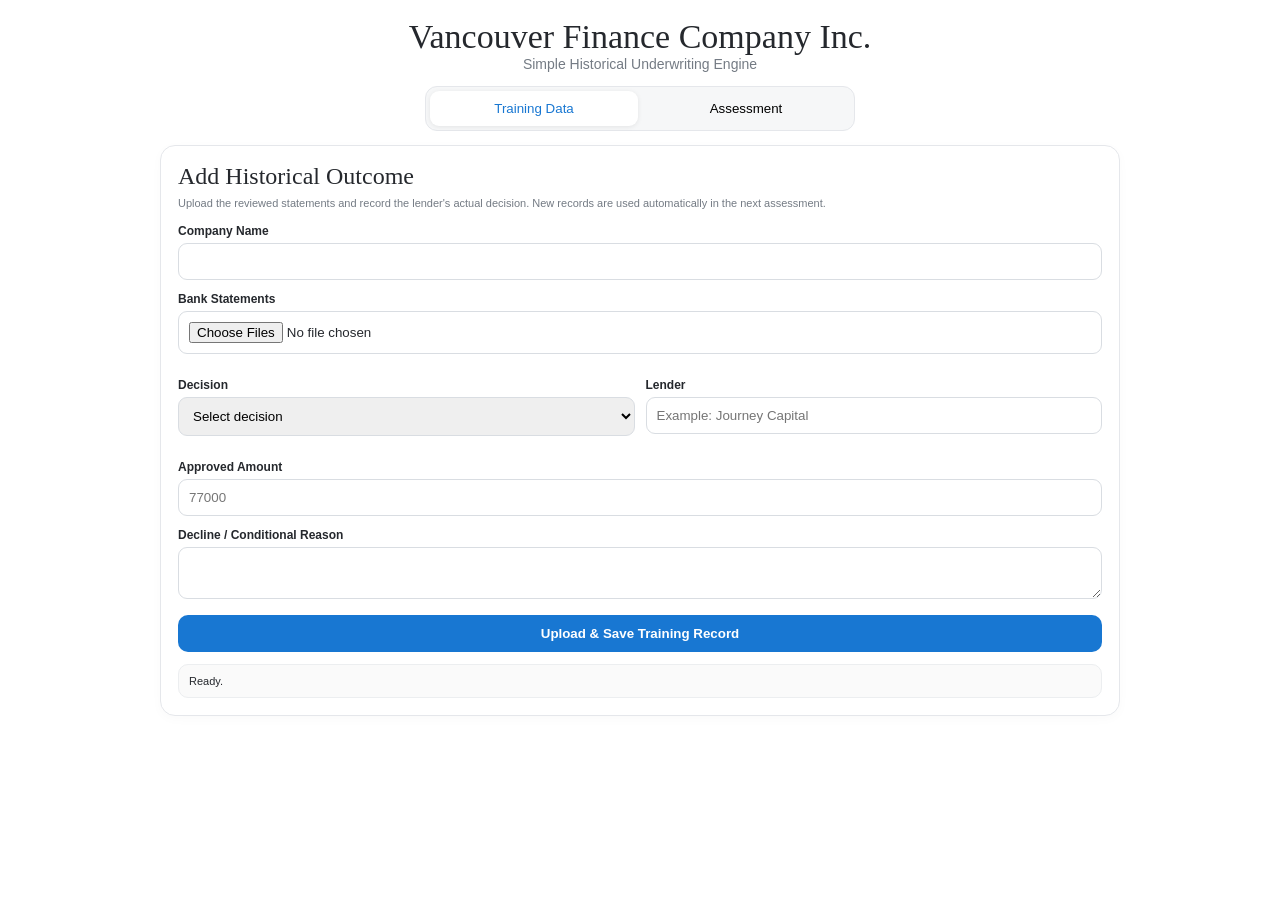
==== apps-script/Index.html @ f5769a6d "Show validated deposits and recurring debt obligations in underwriting report" ====
<!DOCTYPE html>
<html>
<head>
  <base target="_top">
  <meta name="viewport" content="width=device-width, initial-scale=1">
  <style>
    :root{--blue:#1877d2;--green:#176b55;--soft:#f6f7f8;--line:#e5e7eb;--muted:#747b84;--ink:#25282d;--red:#9b2c2c}
    *{box-sizing:border-box}
    body{margin:0;padding:18px 12px 36px;background:#fff;color:var(--ink);font-family:Arial,sans-serif}
    .wrap{max-width:960px;margin:auto}.header{text-align:center;margin-bottom:14px}
    h1{margin:0;font-family:Georgia,serif;font-weight:400;font-size:34px}.subtitle{color:var(--muted);font-size:14px}
    .tabs{display:grid;grid-template-columns:1fr 1fr;gap:4px;max-width:430px;margin:14px auto;padding:4px;background:var(--soft);border:1px solid var(--line);border-radius:12px}
    .tab{border:0;background:transparent;padding:10px;border-radius:9px;cursor:pointer}.tab.active{background:#fff;color:var(--blue);box-shadow:0 1px 5px rgba(0,0,0,.08)}
    .panel{display:none}.panel.active{display:block}.card{border:1px solid var(--line);border-radius:15px;padding:17px;margin-bottom:14px;box-shadow:0 3px 12px rgba(0,0,0,.025)}
    .card h2{font-family:Georgia,serif;font-weight:400;margin:0 0 5px}.intro,.note,.disclaimer{font-size:11px;color:var(--muted);line-height:1.5}
    .field{margin:12px 0}label{display:block;font-size:12px;font-weight:600;margin-bottom:5px}input,select,textarea{width:100%;padding:10px;border:1px solid #d9dde2;border-radius:9px}
    .grid{display:grid;grid-template-columns:1fr 1fr;gap:11px}.button{width:100%;padding:11px;border:0;border-radius:10px;font-weight:600;cursor:pointer}.button:disabled{opacity:.55;cursor:not-allowed}.primary{background:var(--blue);color:#fff}
    .status{white-space:pre-wrap;background:#fafafa;border:1px solid #eceef0;border-radius:10px;padding:10px;margin-top:12px;font-size:11px}.status.error{color:var(--red);border-color:#f0caca;background:#fff8f8}
    .hero{background:#f4fbf7;border:1px solid #d7eee2;border-radius:15px;padding:22px;text-align:center}.hero .label{font-size:12px;color:var(--muted)}.hero .amount{font-size:46px;font-weight:700;color:var(--green);margin:6px 0}
    .ai-panel{margin-top:14px;background:#f7fbff;border:1px solid #d8e8f7;border-radius:15px;padding:20px}.ai-panel.error{background:#fff8f8;border-color:#f0caca}.ai-title{font-family:Georgia,serif;font-size:19px}.ai-amount{font-size:38px;font-weight:700;color:var(--blue);margin:7px 0}.ai-label{font-size:11px;color:var(--muted)}
    .banking-panel{margin-top:14px;background:#fffdf7;border:1px solid #eee4c9;border-radius:15px;padding:18px}.banking-title{font-family:Georgia,serif;font-size:19px}.obligation{border-top:1px solid #ece6d8;padding:10px 0}.obligation:first-of-type{border-top:0}.obligation-head{display:flex;justify-content:space-between;gap:12px}.obligation-name{font-weight:600;font-size:12px}.obligation-amount{font-weight:700;font-size:12px}.quality-warning{font-size:10px;line-height:1.45;color:#7a5a16;margin-top:5px}
    .dashboard{display:grid;grid-template-columns:repeat(4,1fr);gap:8px;margin:12px 0}.tile{background:#f7f7f7;border-radius:10px;padding:12px;text-align:center}.tile strong{display:block;font-size:17px}.tile span{font-size:9px;color:var(--muted)}
    .section-title{font-family:Georgia,serif;font-size:18px;margin:18px 0 7px}.ranking,.comparable{border:1px solid var(--line);border-radius:11px;padding:12px;margin:9px 0}.ranking-head{display:flex;justify-content:space-between}.lender{font-family:Georgia,serif;font-size:17px}.score{font-size:18px;font-weight:600;color:var(--blue)}
    .badges{display:flex;gap:6px;flex-wrap:wrap;margin:7px 0}.badge{padding:4px 8px;border-radius:999px;background:#f1f2f3;font-size:10px}.metrics{display:grid;grid-template-columns:repeat(3,1fr);gap:6px}.metric{background:#f7f7f7;border-radius:8px;padding:8px;text-align:center}.metric strong{display:block;font-size:13px}.metric span{font-size:9px;color:var(--muted)}
    .reason,.risk{font-size:11px;line-height:1.5;margin-top:6px}.risk{color:var(--red)}#assessmentSection{display:none}
    @media(max-width:760px){.grid,.dashboard,.metrics{grid-template-columns:1fr}.ranking-head,.obligation-head{display:block}.tabs{grid-template-columns:1fr}}
  </style>
</head>
<body>
<div class="wrap">
  <div class="header">
    <h1>Vancouver Finance Company Inc.</h1>
    <div class="subtitle">Simple Historical Underwriting Engine</div>
  </div>

  <div class="tabs">
    <button id="trainingTab" class="tab active" onclick="showTab('training')">Training Data</button>
    <button id="assessmentTab" class="tab" onclick="showTab('assessment')">Assessment</button>
  </div>

  <section id="trainingPanel" class="panel active">
    <div class="card">
      <h2>Add Historical Outcome</h2>
      <div class="intro">Upload the reviewed statements and record the lender's actual decision. New records are used automatically in the next assessment.</div>
      <div class="field"><label>Company Name</label><input id="trainCompanyName"></div>
      <div class="field"><label>Bank Statements</label><input id="trainFiles" type="file" accept="application/pdf" multiple></div>
      <div class="grid">
        <div class="field">
          <label>Decision</label>
          <select id="trainDecision" onchange="toggleTrainingFields()">
            <option value="">Select decision</option>
            <option>Approved</option>
            <option>Conditional</option>
            <option>Declined</option>
          </select>
        </div>
        <div class="field"><label>Lender</label><input id="trainLenderName" placeholder="Example: Journey Capital"></div>
      </div>
      <div class="field" id="trainApprovedBox"><label>Approved Amount</label><input id="trainApprovedAmount" inputmode="decimal" placeholder="77000"></div>
      <div class="field" id="trainReasonBox"><label>Decline / Conditional Reason</label><textarea id="trainDeclineReason"></textarea></div>
      <button id="trainButton" class="button primary" onclick="submitTraining()">Upload & Save Training Record</button>
      <div id="trainStatus" class="status">Ready.</div>
    </div>
  </section>

  <section id="assessmentPanel" class="panel">
    <div class="card">
      <h2>Calculate Maximum Recommended Loan</h2>
      <div class="intro">The engine compares this business with the closest approved and declined files in your Training Data and applies essential current-banking checks.</div>
      <div class="field"><label>Company Name</label><input id="assessCompanyName"></div>
      <div class="field"><label>Bank Statements</label><input id="assessFiles" type="file" accept="application/pdf" multiple></div>
      <button id="assessButton" class="button primary" onclick="submitAssessment()">Upload & Calculate Maximum Loan</button>
      <div id="assessStatus" class="status">Ready.</div>
    </div>

    <div class="card" id="assessmentSection">
      <h2>Underwriting Report</h2>
      <div id="maximumBox"></div>
      <div id="bankingInputBox"></div>
      <div id="openAIBox"></div>
      <div id="comparables"></div>
      <div id="rankings"></div>
      <div id="disclaimer" class="disclaimer"></div>
    </div>
  </section>
</div>

<script>
function showTab(name){
  const training=name==='training';
  id('trainingPanel').classList.toggle('active',training);
  id('assessmentPanel').classList.toggle('active',!training);
  id('trainingTab').classList.toggle('active',training);
  id('assessmentTab').classList.toggle('active',!training);
}

function toggleTrainingFields(){
  const decision=value('trainDecision');
  id('trainApprovedBox').style.display=decision==='Declined'?'none':'block';
  id('trainReasonBox').style.display=decision==='Approved'?'none':'block';
}
toggleTrainingFields();

function serverCall(functionName,args){
  return new Promise(function(resolve,reject){
    const runner=google.script.run
      .withSuccessHandler(resolve)
      .withFailureHandler(function(error){reject(new Error(errorMessage(error)));});
    runner[functionName].apply(runner,args||[]);
  });
}

async function submitTraining(){
  const company=value('trainCompanyName');
  const filesInput=id('trainFiles');
  const decision=value('trainDecision');
  const lender=value('trainLenderName');
  const approvedAmount=decision==='Declined'?'':value('trainApprovedAmount');
  const reason=decision==='Approved'?'':value('trainDeclineReason');

  if(!company||!filesInput.files.length||!decision||!lender){
    alert('Please complete company, statements, decision, and lender.');
    return;
  }
  if((decision==='Approved'||decision==='Conditional')&&!approvedAmount){
    alert('Please enter the approved amount.');
    return;
  }

  const button=id('trainButton');
  setBusy(button,'trainStatus','Reading statements...');
  try{
    const files=await prepareFiles(filesInput.files);
    const upload=await serverCall('uploadStatementBatch',[company,files]);
    const result=await serverCall('saveLenderDecision',[{
      companyName:company,
      period:(upload&&upload.detectedPeriod)||'',
      lenderName:lender,
      decision:decision,
      approvedAmount:approvedAmount,
      declineReason:reason,
      notes:'Actual historical outcome.'
    }]);
    setReady(button,'trainStatus',(result&&result.message)||'Training record saved. It will be used automatically.');
  }catch(error){
    setError(button,'trainStatus',error);
  }
}

async function submitAssessment(){
  const company=value('assessCompanyName');
  const filesInput=id('assessFiles');
  if(!company||!filesInput.files.length){
    alert('Please enter the company and upload bank statements.');
    return;
  }

  const button=id('assessButton');
  id('assessmentSection').style.display='none';
  id('openAIBox').innerHTML='';
  id('bankingInputBox').innerHTML='';
  setBusy(button,'assessStatus','Reading statements...');

  try{
    const files=await prepareFiles(filesInput.files);
    const upload=await serverCall('uploadStatementBatch',[company,files]);
    const period=(upload&&upload.detectedPeriod)||'';

    setStatus('assessStatus','Validating deposits and recurring debt/PAD payments...');
    const result=await serverCall('generateInstitutionalAssessmentSafe',[{
      companyName:company,
      period:period
    }]);
    if(!result||typeof result!=='object') throw new Error('The underwriting engine returned no result.');

    renderAssessment(result);
    renderOpenAILoading();
    setStatus('assessStatus','Our Max is complete. Getting the separate OpenAI recommendation...');

    try{
      const openAIResult=await serverCall('generateOpenAIRecommendationSafe',[{
        companyName:company,
        period:period
      }]);
      renderOpenAIRecommendation(openAIResult,result);
      setReady(button,'assessStatus','Assessment complete. Our Max: '+safeText(result.modelVersion||'')+' | OpenAI: '+safeText(openAIResult.modelVersion||''));
    }catch(openAIError){
      renderOpenAIError(openAIError);
      setReady(button,'assessStatus','Our Max completed successfully. OpenAI recommendation was unavailable: '+errorMessage(openAIError));
    }
  }catch(error){
    id('assessmentSection').style.display='none';
    setError(button,'assessStatus',error);
  }
}

function renderAssessment(data){
  const assessment=data.institutionalAssessment||{};
  const capacity=data.lendingCapacity||{};
  const summary=data.underwritingSummary||{};
  const amount=firstValidNumber(
    assessment.maximumLoanAmount,
    capacity.recommendedAmount,
    summary.recommended_amount
  );
  if(amount===null) throw new Error('The result did not contain a maximum-loan amount.');

  id('assessmentSection').style.display='block';
  id('maximumBox').innerHTML=
    '<div class="hero">'+
      '<div class="label">VFC Maximum Recommendation — Our Max</div>'+
      '<div class="amount">'+money(amount)+'</div>'+
      '<div class="note">'+escapeHtml(assessment.decision||summary.summary||'Maximum recommended loan')+'</div>'+
    '</div>'+
    '<div class="dashboard">'+
      tile((assessment.businessHealthScore||0)+'/100','Business health')+
      tile(assessment.riskGrade||'—','Risk grade')+
      tile(money(assessment.averageMonthlyDeposits||0),'Average monthly deposits')+
      tile(assessment.amountConfidence||capacity.confidence||'—','Confidence')+
    '</div>'+
    '<div class="note">'+escapeHtml(assessment.methodologyNote||'')+'</div>'+
    '<div class="note">Model: '+escapeHtml(assessment.modelVersion||data.modelVersion||'')+'</div>';

  renderBankingInputDetails(data);
  renderComparables(assessment.closestHistoricalApprovals||[]);
  renderRankings(data.lenderRankings||[]);
  id('disclaimer').innerText=data.disclaimer||'';
  id('assessmentSection').scrollIntoView({behavior:'smooth'});
}

function renderBankingInputDetails(data){
  const assessment=data.institutionalAssessment||{};
  const features=data.currentFeatures||{};
  const debtProfile=features.debtProfile||{};
  const audit=features.inputQualityAudit||{};
  const obligations=Array.isArray(debtProfile.activeDebtObligations)?debtProfile.activeDebtObligations:[];
  const other=Array.isArray(debtProfile.otherRecurringObligations)?debtProfile.otherRecurringObligations:[];
  const warnings=Array.isArray(audit.warnings)?audit.warnings:[];
  const operating=firstValidNumber(assessment.estimatedOperatingMonthlyDeposits,features.estimatedOperatingMonthlyDeposits);
  const debt=firstValidNumber(assessment.existingMonthlyDebtService,features.existingMonthlyDebtService)||0;
  const financingCredits=firstValidNumber(assessment.detectedFinancingCredits,features.detectedFinancingCredits)||0;

  let html='<div class="banking-panel">'+
    '<div class="banking-title">Banking Input & Existing Debt Review</div>'+
    '<div class="note">Statement months are validated before underwriting. Financing proceeds are shown separately and recurring financing payments are converted to a monthly equivalent for OpenAI review.</div>'+
    '<div class="dashboard">'+
      tile(money(assessment.averageMonthlyDeposits||0),'Gross monthly deposits')+
      tile(operating===null?'—':money(operating),'Est. operating deposits')+
      tile(money(debt),'Confirmed monthly debt')+
      tile(money(financingCredits),'Financing credits detected')+
    '</div>';

  if(obligations.length){
    html+='<div class="section-title">Active Financing Obligations</div>';
    obligations.forEach(function(item){
      html+=obligationRow(item);
    });
  }else{
    html+='<div class="note">No recurring financing obligation was confirmed from the extracted bank-statement transactions.</div>';
  }

  if(other.length){
    html+='<div class="section-title">Other Recurring PAD / Finance Obligations</div>';
    other.forEach(function(item){
      html+=obligationRow(item);
    });
  }

  if(warnings.length){
    html+='<div class="section-title">Input Quality Notes</div>';
    warnings.forEach(function(item){html+='<div class="quality-warning">• '+escapeHtml(item)+'</div>';});
  }

  html+='<div class="note">Monthly equivalents are inferred from observed payment frequency. The system does not infer an outstanding balance or payoff amount from the bank statement.</div></div>';
  id('bankingInputBox').innerHTML=html;
}

function obligationRow(item){
  const name=item.counterparty||item.description||'Detected obligation';
  const category=safeText(item.category||'').replace(/_/g,' ');
  const frequency=item.frequency||'Observed';
  const payment=firstValidNumber(item.paymentAmount)||0;
  const monthly=firstValidNumber(item.monthlyEquivalent)||0;
  return '<div class="obligation">'+
    '<div class="obligation-head"><div class="obligation-name">'+escapeHtml(name)+'</div><div class="obligation-amount">'+money(monthly)+'/month</div></div>'+
    '<div class="note">'+escapeHtml(category)+' • '+money(payment)+' per payment • '+escapeHtml(frequency)+' • Confidence: '+escapeHtml(item.confidence||'Low')+'</div>'+
  '</div>';
}

function renderOpenAILoading(){
  id('openAIBox').innerHTML=
    '<div class="ai-panel">'+
      '<div class="ai-title">OpenAI Recommendation</div>'+
      '<div class="ai-label">Reading validated banking metrics, recurring debt obligations and verified historical outcomes...</div>'+
    '</div>';
}

function renderOpenAIRecommendation(data,productionData){
  const recommendation=data.recommendation||{};
  const amount=firstValidNumber(recommendation.recommendedAmount);
  if(amount===null) throw new Error('OpenAI returned no recommended amount.');

  const productionAssessment=productionData.institutionalAssessment||{};
  const productionCapacity=productionData.lendingCapacity||{};
  const productionSummary=productionData.underwritingSummary||{};
  const ourMax=firstValidNumber(
    productionAssessment.maximumLoanAmount,
    productionCapacity.recommendedAmount,
    productionSummary.recommended_amount
  );
  const difference=ourMax===null?null:amount-ourMax;
  const strengths=Array.isArray(recommendation.keyStrengths)?recommendation.keyStrengths:[];
  const risks=Array.isArray(recommendation.keyRisks)?recommendation.keyRisks:[];
  const training=data.trainingDataRead||{};
  const inputs=data.bankingInputsUsed||{};

  id('openAIBox').innerHTML=
    '<div class="ai-panel">'+
      '<div class="ai-title">OpenAI Recommendation — Separate Analysis</div>'+
      '<div class="ai-label">This amount does not change or blend with Our Max.</div>'+
      '<div class="ai-amount">'+money(amount)+'</div>'+
      '<div class="dashboard">'+
        tile(recommendation.recommendedLender||'—','Suggested lender')+
        tile(safeText(recommendation.approvalProbability||0)+'%','Approval probability')+
        tile(recommendation.confidence||'Low','Confidence')+
        tile(difference===null?'—':money(difference),'Difference from Our Max')+
      '</div>'+
      '<div class="reason">'+escapeHtml(recommendation.reasoning||'')+'</div>'+
      (strengths.length?'<div class="reason"><strong>Strengths:</strong> '+escapeHtml(strengths.join(' • '))+'</div>':'')+
      (risks.length?'<div class="risk"><strong>Risks:</strong> '+escapeHtml(risks.join(' • '))+'</div>':'')+
      (positive(inputs.existingMonthlyDebtService)?'<div class="note"><strong>Debt service considered:</strong> '+money(inputs.existingMonthlyDebtService)+'/month.</div>':'')+
      (recommendation.sanityCapApplied?'<div class="note">A safety cap was applied because the raw OpenAI amount exceeded the support available from comparable approvals or current deposits.</div>':'')+
      '<div class="note">Comparable cases read: '+escapeHtml(training.validComparableCases||0)+' • Approvals used: '+escapeHtml(training.comparableApprovals||0)+' • Model: '+escapeHtml(data.openAIModel||data.modelVersion||'')+'</div>'+
      '<div class="note">The recommendation request sends structured banking metrics only. The separate debt/PAD extractor reads statement text with account numbers redacted.</div>'+
    '</div>';
}

function renderOpenAIError(error){
  id('openAIBox').innerHTML=
    '<div class="ai-panel error">'+
      '<div class="ai-title">OpenAI Recommendation Unavailable</div>'+
      '<div class="risk">'+escapeHtml(errorMessage(error))+'</div>'+
      '<div class="note">Our Max above remains complete and unchanged.</div>'+
    '</div>';
}

function renderComparables(rows){
  const box=id('comparables');
  box.innerHTML='<div class="section-title">Closest Historical Approvals</div>';
  if(!Array.isArray(rows)||!rows.length){
    box.innerHTML+='<div class="note">No close approved training cases were available. The amount relied more heavily on current banking.</div>';
    return;
  }
  rows.forEach(function(row){
    const card=document.createElement('div');
    card.className='comparable';
    card.innerHTML=
      '<div class="ranking-head"><div><div class="lender">'+escapeHtml(row.companyName||'Historical case')+'</div><div class="note">'+escapeHtml(row.lenderName||'')+' • '+escapeHtml(row.decision||'')+'</div></div><div class="score">'+escapeHtml(row.similarityScore||0)+'%</div></div>'+
      '<div class="metrics">'+
        metric(money(row.actualApprovedAmount||0),'Actual approval')+
        metric(money(row.depositAdjustedAmount||0),'Deposit-adjusted amount')+
        metric(escapeHtml(row.similarityScore||0)+'%','Similarity')+
      '</div>';
    box.appendChild(card);
  });
}

function renderRankings(rankings){
  const box=id('rankings');
  box.innerHTML='<div class="section-title">Lender Analysis</div>';
  if(!Array.isArray(rankings)||!rankings.length){
    box.innerHTML+='<div class="note">No lender analysis was available.</div>';
    return;
  }
  rankings.forEach(function(item,index){
    const range=positive(item.lowApprovedAmount)
      ? money(item.lowApprovedAmount)+' – '+money(item.highApprovedAmount)
      : 'Insufficient history';
    const card=document.createElement('div');
    card.className='ranking';
    card.innerHTML=
      '<div class="ranking-head"><div><div class="lender">'+(index+1)+'. '+escapeHtml(item.lenderName||'Lender')+'</div><div class="badges"><span class="badge">'+escapeHtml(item.observedFit||'')+'</span><span class="badge">Confidence: '+escapeHtml(item.confidence||'')+'</span></div></div><div class="score">'+escapeHtml(item.compositeScore||0)+'/100</div></div>'+
      '<div class="metrics">'+
        metric(escapeHtml(item.similarApprovals||0)+' / '+escapeHtml(item.similarCases||0),'Similar approvals')+
        metric(escapeHtml(item.observedApprovalRate||'N/A'),'Observed approval rate')+
        metric(escapeHtml(range),'Historical range')+
      '</div>'+
      '<div class="reason">'+escapeHtml(item.reasoning||'')+'</div>'+
      (Array.isArray(item.risks)&&item.risks.length?'<div class="risk"><strong>Observed decline reasons:</strong> '+escapeHtml(item.risks.join(' • '))+'</div>':'');
    box.appendChild(card);
  });
}

function tile(valueText,label){return '<div class="tile"><strong>'+escapeHtml(valueText)+'</strong><span>'+escapeHtml(label)+'</span></div>';}
function metric(valueText,label){return '<div class="metric"><strong>'+valueText+'</strong><span>'+escapeHtml(label)+'</span></div>';}
function id(name){return document.getElementById(name);}
function value(name){return id(name).value.trim();}
function safeText(value){return String(value==null?'':value);}
function firstValidNumber(){
  for(let i=0;i<arguments.length;i++){
    const raw=arguments[i];
    if(raw===null||raw===undefined||raw==='') continue;
    const number=Number(String(raw).replace(/[^0-9.-]/g,''));
    if(Number.isFinite(number)&&number>=0) return number;
  }
  return null;
}
function positive(value){const number=Number(String(value==null?'':value).replace(/[^0-9.-]/g,''));return Number.isFinite(number)&&number>0;}
function setStatus(name,message){const element=id(name);element.classList.remove('error');element.innerText=message;}
function setBusy(button,status,message){button.disabled=true;setStatus(status,message);}
function setReady(button,status,message){button.disabled=false;setStatus(status,message);}
function setError(button,status,error){button.disabled=false;const element=id(status);element.classList.add('error');element.innerText='Error: '+errorMessage(error);}
function errorMessage(error){return error&&error.message?error.message:String(error||'Unknown error');}
function prepareFiles(list){return Promise.all(Array.from(list).map(async function(file){const data=await toBase64(file);return{name:file.name,mimeType:file.type||'application/pdf',base64:data.split(',')[1]};}));}
function toBase64(file){return new Promise(function(resolve,reject){const reader=new FileReader();reader.readAsDataURL(file);reader.onload=function(){resolve(reader.result);};reader.onerror=reject;});}
function money(value){const number=Number(String(value==null?0:value).replace(/[^0-9.-]/g,''));return Number.isFinite(number)?number.toLocaleString('en-CA',{style:'currency',currency:'CAD',maximumFractionDigits:0}):String(value);}
function escapeHtml(value){return String(value==null?'':value).replace(/[&<>"']/g,function(character){return{'&':'&amp;','<':'&lt;','>':'&gt;','"':'&quot;',"'":'&#39;'}[character];});}
</script>
</body>
</html>
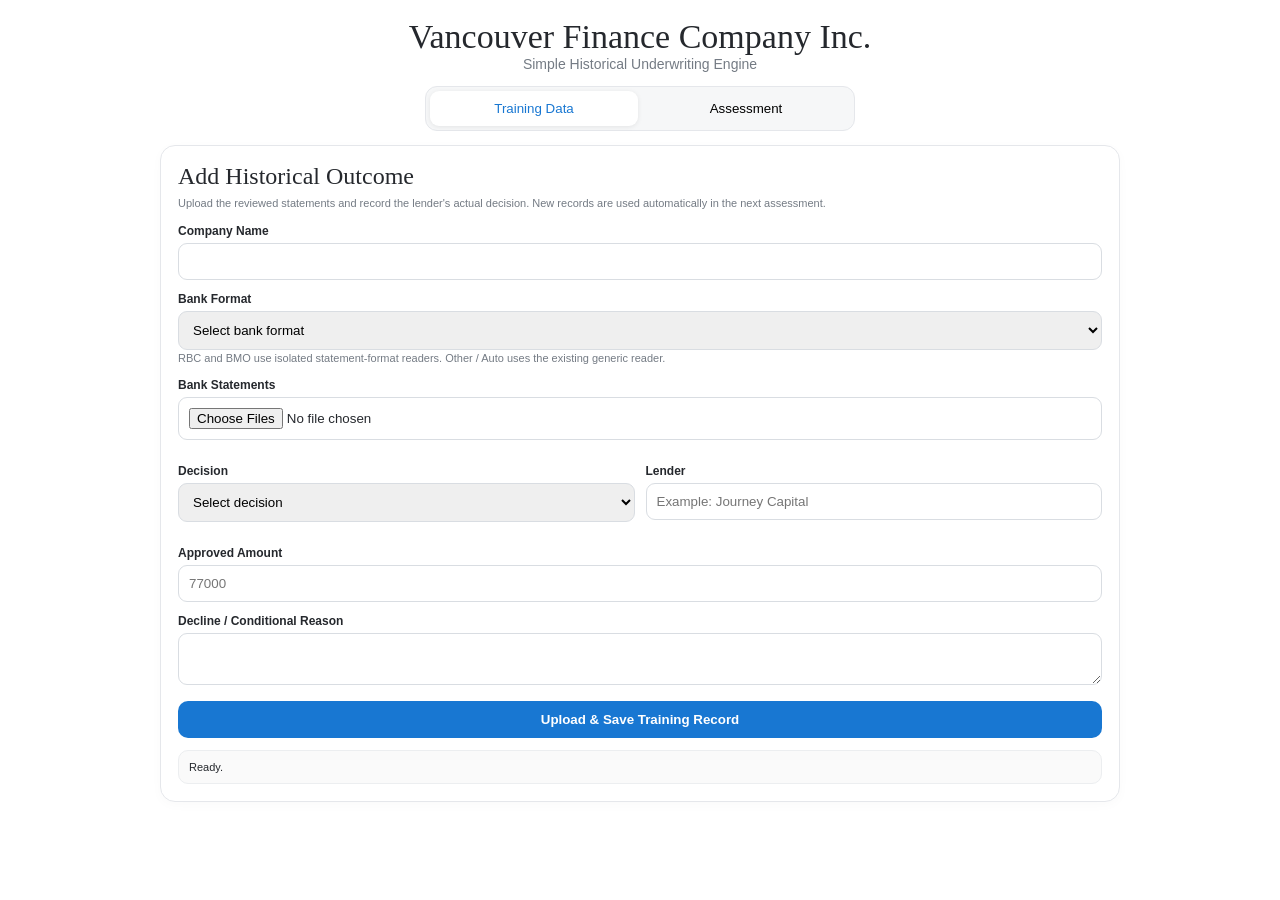
==== commit cec0ed1f: "Add isolated bank format selector for RBC BMO and other banks" ====
--- a/apps-script/Index.html
+++ b/apps-script/Index.html
@@ -18,7 +18,7 @@
     .status{white-space:pre-wrap;background:#fafafa;border:1px solid #eceef0;border-radius:10px;padding:10px;margin-top:12px;font-size:11px}.status.error{color:var(--red);border-color:#f0caca;background:#fff8f8}
     .hero{background:#f4fbf7;border:1px solid #d7eee2;border-radius:15px;padding:22px;text-align:center}.hero .label{font-size:12px;color:var(--muted)}.hero .amount{font-size:46px;font-weight:700;color:var(--green);margin:6px 0}
     .ai-panel{margin-top:14px;background:#f7fbff;border:1px solid #d8e8f7;border-radius:15px;padding:20px}.ai-panel.error{background:#fff8f8;border-color:#f0caca}.ai-title{font-family:Georgia,serif;font-size:19px}.ai-amount{font-size:38px;font-weight:700;color:var(--blue);margin:7px 0}.ai-label{font-size:11px;color:var(--muted)}
-    .banking-panel{margin-top:14px;background:#fffdf7;border:1px solid #eee4c9;border-radius:15px;padding:18px}.banking-title{font-family:Georgia,serif;font-size:19px}.obligation{border-top:1px solid #ece6d8;padding:10px 0}.obligation:first-of-type{border-top:0}.obligation-head{display:flex;justify-content:space-between;gap:12px}.obligation-name{font-weight:600;font-size:12px}.obligation-amount{font-weight:700;font-size:12px}.quality-warning{font-size:10px;line-height:1.45;color:#7a5a16;margin-top:5px}
+    .banking-panel{margin-top:14px;background:#fffdf7;border:1px solid #eee4c9;border-radius:15px;padding:18px}.banking-title{font-family:Georgia,serif;font-size:19px}.obligation{border-top:1px solid #ece6d8;padding:10px 0}.obligation:first-of-type{border-top:0}.obligation-head{display:flex;justify-content:space-between;gap:12px}.obligation-name{font-weight:600;font-size:12px}.obligation-amount{font-weight:700;font-size:12px}.quality-warning{font-size:10px;line-height:1.45;color:#7a5a16;margin-top:5px}.info-only{background:#fbfbfb;border:1px solid #ececec;border-radius:11px;padding:10px 12px;margin-top:9px}
     .dashboard{display:grid;grid-template-columns:repeat(4,1fr);gap:8px;margin:12px 0}.tile{background:#f7f7f7;border-radius:10px;padding:12px;text-align:center}.tile strong{display:block;font-size:17px}.tile span{font-size:9px;color:var(--muted)}
     .section-title{font-family:Georgia,serif;font-size:18px;margin:18px 0 7px}.ranking,.comparable{border:1px solid var(--line);border-radius:11px;padding:12px;margin:9px 0}.ranking-head{display:flex;justify-content:space-between}.lender{font-family:Georgia,serif;font-size:17px}.score{font-size:18px;font-weight:600;color:var(--blue)}
     .badges{display:flex;gap:6px;flex-wrap:wrap;margin:7px 0}.badge{padding:4px 8px;border-radius:999px;background:#f1f2f3;font-size:10px}.metrics{display:grid;grid-template-columns:repeat(3,1fr);gap:6px}.metric{background:#f7f7f7;border-radius:8px;padding:8px;text-align:center}.metric strong{display:block;font-size:13px}.metric span{font-size:9px;color:var(--muted)}
@@ -43,6 +43,16 @@
       <h2>Add Historical Outcome</h2>
       <div class="intro">Upload the reviewed statements and record the lender's actual decision. New records are used automatically in the next assessment.</div>
       <div class="field"><label>Company Name</label><input id="trainCompanyName"></div>
+      <div class="field">
+        <label>Bank Format</label>
+        <select id="trainBankProfile">
+          <option value="">Select bank format</option>
+          <option value="RBC">RBC</option>
+          <option value="BMO">BMO</option>
+          <option value="AUTO">Other / Auto</option>
+        </select>
+        <div class="note">RBC and BMO use isolated statement-format readers. Other / Auto uses the existing generic reader.</div>
+      </div>
       <div class="field"><label>Bank Statements</label><input id="trainFiles" type="file" accept="application/pdf" multiple></div>
       <div class="grid">
         <div class="field">
@@ -68,6 +78,16 @@
       <h2>Calculate Maximum Recommended Loan</h2>
       <div class="intro">The engine compares this business with the closest approved and declined files in your Training Data and applies essential current-banking checks.</div>
       <div class="field"><label>Company Name</label><input id="assessCompanyName"></div>
+      <div class="field">
+        <label>Bank Format</label>
+        <select id="assessBankProfile">
+          <option value="">Select bank format</option>
+          <option value="RBC">RBC</option>
+          <option value="BMO">BMO</option>
+          <option value="AUTO">Other / Auto</option>
+        </select>
+        <div class="note">Select the bank that issued these statements. BMO rules do not run on RBC files, and RBC uses the existing working intake path.</div>
+      </div>
       <div class="field"><label>Bank Statements</label><input id="assessFiles" type="file" accept="application/pdf" multiple></div>
       <button id="assessButton" class="button primary" onclick="submitAssessment()">Upload & Calculate Maximum Loan</button>
       <div id="assessStatus" class="status">Ready.</div>
@@ -101,6 +121,16 @@
 }
 toggleTrainingFields();
 
+function uploadFunctionForBank(profile){
+  return profile==='BMO'?'uploadStatementBatchBMO':'uploadStatementBatch';
+}
+
+function bankStatusLabel(profile){
+  if(profile==='BMO')return 'BMO';
+  if(profile==='RBC')return 'RBC';
+  return 'bank';
+}
+
 function serverCall(functionName,args){
   return new Promise(function(resolve,reject){
     const runner=google.script.run
@@ -112,14 +142,15 @@
 
 async function submitTraining(){
   const company=value('trainCompanyName');
+  const bankProfile=value('trainBankProfile');
   const filesInput=id('trainFiles');
   const decision=value('trainDecision');
   const lender=value('trainLenderName');
   const approvedAmount=decision==='Declined'?'':value('trainApprovedAmount');
   const reason=decision==='Approved'?'':value('trainDeclineReason');
 
-  if(!company||!filesInput.files.length||!decision||!lender){
-    alert('Please complete company, statements, decision, and lender.');
+  if(!company||!bankProfile||!filesInput.files.length||!decision||!lender){
+    alert('Please complete company, bank format, statements, decision, and lender.');
     return;
   }
   if((decision==='Approved'||decision==='Conditional')&&!approvedAmount){
@@ -128,10 +159,10 @@
   }
 
   const button=id('trainButton');
-  setBusy(button,'trainStatus','Reading statements...');
+  setBusy(button,'trainStatus','Reading '+bankStatusLabel(bankProfile)+' statements...');
   try{
     const files=await prepareFiles(filesInput.files);
-    const upload=await serverCall('uploadStatementBatch',[company,files]);
+    const upload=await serverCall(uploadFunctionForBank(bankProfile),[company,files]);
     const result=await serverCall('saveLenderDecision',[{
       companyName:company,
       period:(upload&&upload.detectedPeriod)||'',
@@ -149,9 +180,10 @@
 
 async function submitAssessment(){
   const company=value('assessCompanyName');
+  const bankProfile=value('assessBankProfile');
   const filesInput=id('assessFiles');
-  if(!company||!filesInput.files.length){
-    alert('Please enter the company and upload bank statements.');
+  if(!company||!bankProfile||!filesInput.files.length){
+    alert('Please enter the company, select the bank format, and upload bank statements.');
     return;
   }
 
@@ -159,11 +191,11 @@
   id('assessmentSection').style.display='none';
   id('openAIBox').innerHTML='';
   id('bankingInputBox').innerHTML='';
-  setBusy(button,'assessStatus','Reading statements...');
+  setBusy(button,'assessStatus','Reading '+bankStatusLabel(bankProfile)+' statements...');
 
   try{
     const files=await prepareFiles(filesInput.files);
-    const upload=await serverCall('uploadStatementBatch',[company,files]);
+    const upload=await serverCall(uploadFunctionForBank(bankProfile),[company,files]);
     const period=(upload&&upload.detectedPeriod)||'';
 
     setStatus('assessStatus','Validating deposits and recurring debt/PAD payments...');
@@ -235,6 +267,11 @@
   const audit=features.inputQualityAudit||{};
   const obligations=Array.isArray(debtProfile.activeDebtObligations)?debtProfile.activeDebtObligations:[];
   const other=Array.isArray(debtProfile.otherRecurringObligations)?debtProfile.otherRecurringObligations:[];
+  const taxes=Array.isArray(debtProfile.taxGovernmentPads)?debtProfile.taxGovernmentPads:[];
+  const informational=other.concat(taxes);
+  const informationalMonthly=informational.reduce(function(sum,item){
+    return sum+(firstValidNumber(item&&item.monthlyEquivalent)||0);
+  },0);
   const warnings=Array.isArray(audit.warnings)?audit.warnings:[];
   const operating=firstValidNumber(assessment.estimatedOperatingMonthlyDeposits,features.estimatedOperatingMonthlyDeposits);
   const debt=firstValidNumber(assessment.existingMonthlyDebtService,features.existingMonthlyDebtService)||0;
@@ -259,9 +296,12 @@
     html+='<div class="note">No recurring financing obligation was confirmed from the extracted bank-statement transactions.</div>';
   }
 
-  if(other.length){
-    html+='<div class="section-title">Other Recurring PAD / Finance Obligations</div>';
-    other.forEach(function(item){
+  if(informational.length){
+    html+='<div class="section-title">Other Recurring Obligations — Informational Only</div>'+
+      '<div class="info-only">'+
+        '<div class="note"><strong>Observed recurring cash-flow obligations: '+money(informationalMonthly)+'/month.</strong> These are shown for underwriting context only. They are not included in Confirmed Monthly Debt and do not change Our Max.</div>'+
+      '</div>';
+    informational.forEach(function(item){
       html+=obligationRow(item);
     });
   }
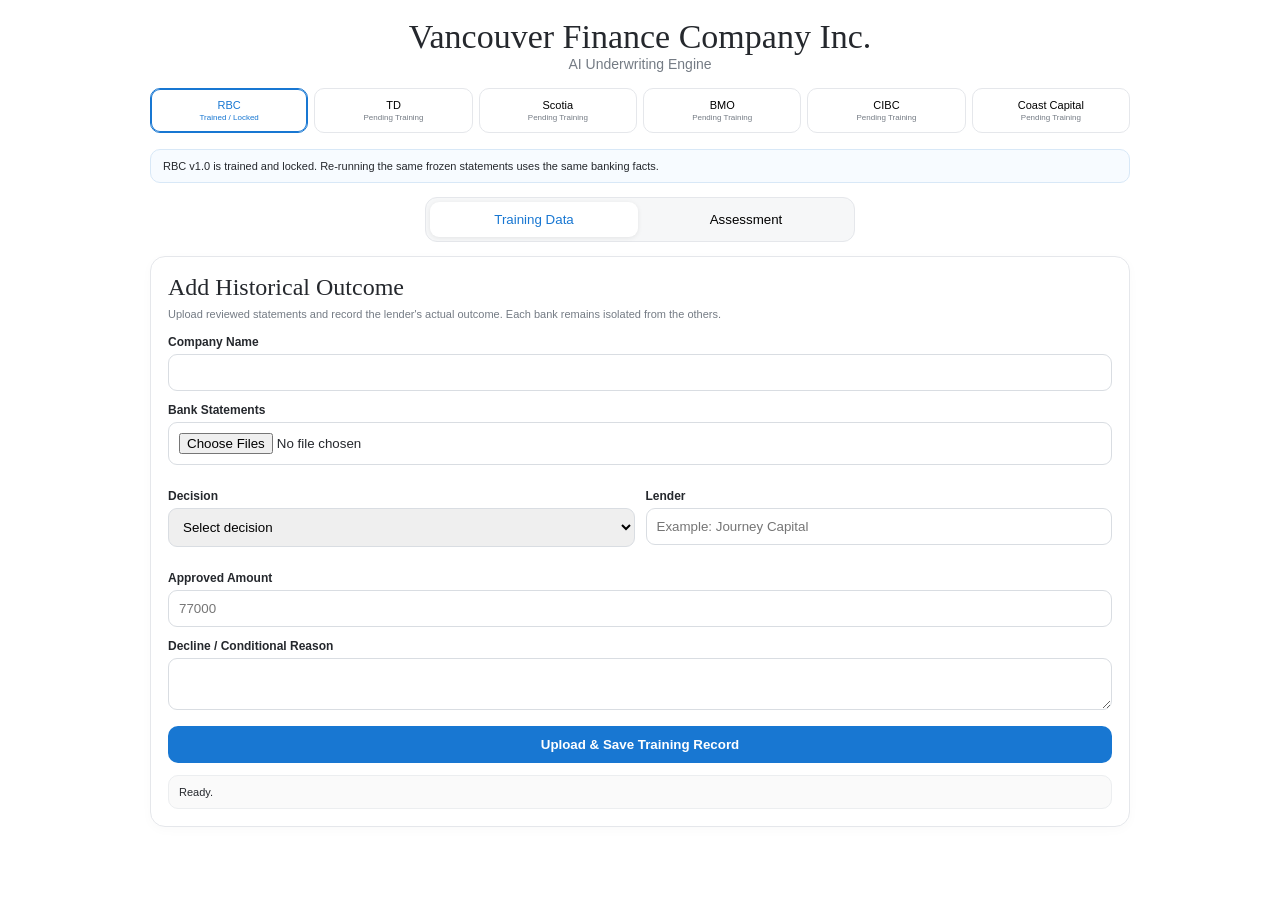
==== commit 92dc7a5d: "Replace bank dropdown patchwork with six isolated bank tabs" ====
--- a/apps-script/Index.html
+++ b/apps-script/Index.html
@@ -4,457 +4,83 @@
   <base target="_top">
   <meta name="viewport" content="width=device-width, initial-scale=1">
   <style>
-    :root{--blue:#1877d2;--green:#176b55;--soft:#f6f7f8;--line:#e5e7eb;--muted:#747b84;--ink:#25282d;--red:#9b2c2c}
-    *{box-sizing:border-box}
-    body{margin:0;padding:18px 12px 36px;background:#fff;color:var(--ink);font-family:Arial,sans-serif}
-    .wrap{max-width:960px;margin:auto}.header{text-align:center;margin-bottom:14px}
-    h1{margin:0;font-family:Georgia,serif;font-weight:400;font-size:34px}.subtitle{color:var(--muted);font-size:14px}
-    .tabs{display:grid;grid-template-columns:1fr 1fr;gap:4px;max-width:430px;margin:14px auto;padding:4px;background:var(--soft);border:1px solid var(--line);border-radius:12px}
-    .tab{border:0;background:transparent;padding:10px;border-radius:9px;cursor:pointer}.tab.active{background:#fff;color:var(--blue);box-shadow:0 1px 5px rgba(0,0,0,.08)}
-    .panel{display:none}.panel.active{display:block}.card{border:1px solid var(--line);border-radius:15px;padding:17px;margin-bottom:14px;box-shadow:0 3px 12px rgba(0,0,0,.025)}
-    .card h2{font-family:Georgia,serif;font-weight:400;margin:0 0 5px}.intro,.note,.disclaimer{font-size:11px;color:var(--muted);line-height:1.5}
-    .field{margin:12px 0}label{display:block;font-size:12px;font-weight:600;margin-bottom:5px}input,select,textarea{width:100%;padding:10px;border:1px solid #d9dde2;border-radius:9px}
-    .grid{display:grid;grid-template-columns:1fr 1fr;gap:11px}.button{width:100%;padding:11px;border:0;border-radius:10px;font-weight:600;cursor:pointer}.button:disabled{opacity:.55;cursor:not-allowed}.primary{background:var(--blue);color:#fff}
-    .status{white-space:pre-wrap;background:#fafafa;border:1px solid #eceef0;border-radius:10px;padding:10px;margin-top:12px;font-size:11px}.status.error{color:var(--red);border-color:#f0caca;background:#fff8f8}
+    :root{--blue:#1877d2;--green:#176b55;--soft:#f6f7f8;--line:#e5e7eb;--muted:#747b84;--ink:#25282d;--red:#9b2c2c;--amber:#8a5a00}
+    *{box-sizing:border-box} body{margin:0;padding:18px 12px 36px;background:#fff;color:var(--ink);font-family:Arial,sans-serif}
+    .wrap{max-width:980px;margin:auto}.header{text-align:center;margin-bottom:14px}h1{margin:0;font-family:Georgia,serif;font-weight:400;font-size:34px}.subtitle{color:var(--muted);font-size:14px}
+    .bankbar{display:grid;grid-template-columns:repeat(6,1fr);gap:6px;margin:16px 0}.bank{padding:10px 7px;border:1px solid var(--line);background:#fff;border-radius:10px;cursor:pointer;font-size:11px}.bank.active{border-color:var(--blue);color:var(--blue);box-shadow:0 0 0 1px var(--blue) inset}.bank small{display:block;color:var(--muted);font-size:8px;margin-top:2px}.bank.active small{color:var(--blue)}
+    .tabs{display:grid;grid-template-columns:1fr 1fr;gap:4px;max-width:430px;margin:14px auto;padding:4px;background:var(--soft);border:1px solid var(--line);border-radius:12px}.tab{border:0;background:transparent;padding:10px;border-radius:9px;cursor:pointer}.tab.active{background:#fff;color:var(--blue);box-shadow:0 1px 5px rgba(0,0,0,.08)}
+    .panel{display:none}.panel.active{display:block}.card{border:1px solid var(--line);border-radius:15px;padding:17px;margin-bottom:14px;box-shadow:0 3px 12px rgba(0,0,0,.025)}.card h2{font-family:Georgia,serif;font-weight:400;margin:0 0 5px}.intro,.note,.disclaimer{font-size:11px;color:var(--muted);line-height:1.5}
+    .bank-note{padding:10px 12px;border-radius:10px;background:#f7fbff;border:1px solid #d8e8f7;font-size:11px;margin:10px 0}.bank-note.pending{background:#fffaf0;border-color:#f1ddb2;color:var(--amber)}
+    .field{margin:12px 0}label{display:block;font-size:12px;font-weight:600;margin-bottom:5px}input,select,textarea{width:100%;padding:10px;border:1px solid #d9dde2;border-radius:9px}.grid{display:grid;grid-template-columns:1fr 1fr;gap:11px}
+    .button{width:100%;padding:11px;border:0;border-radius:10px;font-weight:600;cursor:pointer}.button:disabled{opacity:.55;cursor:not-allowed}.primary{background:var(--blue);color:#fff}.status{white-space:pre-wrap;background:#fafafa;border:1px solid #eceef0;border-radius:10px;padding:10px;margin-top:12px;font-size:11px}.status.error{color:var(--red);border-color:#f0caca;background:#fff8f8}
     .hero{background:#f4fbf7;border:1px solid #d7eee2;border-radius:15px;padding:22px;text-align:center}.hero .label{font-size:12px;color:var(--muted)}.hero .amount{font-size:46px;font-weight:700;color:var(--green);margin:6px 0}
-    .ai-panel{margin-top:14px;background:#f7fbff;border:1px solid #d8e8f7;border-radius:15px;padding:20px}.ai-panel.error{background:#fff8f8;border-color:#f0caca}.ai-title{font-family:Georgia,serif;font-size:19px}.ai-amount{font-size:38px;font-weight:700;color:var(--blue);margin:7px 0}.ai-label{font-size:11px;color:var(--muted)}
-    .banking-panel{margin-top:14px;background:#fffdf7;border:1px solid #eee4c9;border-radius:15px;padding:18px}.banking-title{font-family:Georgia,serif;font-size:19px}.obligation{border-top:1px solid #ece6d8;padding:10px 0}.obligation:first-of-type{border-top:0}.obligation-head{display:flex;justify-content:space-between;gap:12px}.obligation-name{font-weight:600;font-size:12px}.obligation-amount{font-weight:700;font-size:12px}.quality-warning{font-size:10px;line-height:1.45;color:#7a5a16;margin-top:5px}.info-only{background:#fbfbfb;border:1px solid #ececec;border-radius:11px;padding:10px 12px;margin-top:9px}
     .dashboard{display:grid;grid-template-columns:repeat(4,1fr);gap:8px;margin:12px 0}.tile{background:#f7f7f7;border-radius:10px;padding:12px;text-align:center}.tile strong{display:block;font-size:17px}.tile span{font-size:9px;color:var(--muted)}
-    .section-title{font-family:Georgia,serif;font-size:18px;margin:18px 0 7px}.ranking,.comparable{border:1px solid var(--line);border-radius:11px;padding:12px;margin:9px 0}.ranking-head{display:flex;justify-content:space-between}.lender{font-family:Georgia,serif;font-size:17px}.score{font-size:18px;font-weight:600;color:var(--blue)}
-    .badges{display:flex;gap:6px;flex-wrap:wrap;margin:7px 0}.badge{padding:4px 8px;border-radius:999px;background:#f1f2f3;font-size:10px}.metrics{display:grid;grid-template-columns:repeat(3,1fr);gap:6px}.metric{background:#f7f7f7;border-radius:8px;padding:8px;text-align:center}.metric strong{display:block;font-size:13px}.metric span{font-size:9px;color:var(--muted)}
+    .banking-panel,.ai-panel{margin-top:14px;border-radius:15px;padding:18px}.banking-panel{background:#fffdf7;border:1px solid #eee4c9}.ai-panel{background:#f7fbff;border:1px solid #d8e8f7}.ai-panel.error{background:#fff8f8;border-color:#f0caca}.banking-title,.ai-title,.section-title{font-family:Georgia,serif;font-size:19px}.section-title{font-size:18px;margin:18px 0 7px}.ai-amount{font-size:38px;font-weight:700;color:var(--blue);margin:7px 0}
+    .obligation,.ranking,.comparable{border-top:1px solid #ece6d8;padding:10px 0}.ranking,.comparable{border:1px solid var(--line);border-radius:11px;padding:12px;margin:9px 0}.obligation-head,.ranking-head{display:flex;justify-content:space-between;gap:12px}.obligation-name{font-weight:600;font-size:12px}.obligation-amount{font-weight:700;font-size:12px}.lender{font-family:Georgia,serif;font-size:17px}.score{font-size:18px;font-weight:600;color:var(--blue)}
     .reason,.risk{font-size:11px;line-height:1.5;margin-top:6px}.risk{color:var(--red)}#assessmentSection{display:none}
-    @media(max-width:760px){.grid,.dashboard,.metrics{grid-template-columns:1fr}.ranking-head,.obligation-head{display:block}.tabs{grid-template-columns:1fr}}
+    @media(max-width:760px){.bankbar{grid-template-columns:repeat(2,1fr)}.grid,.dashboard{grid-template-columns:1fr}.ranking-head,.obligation-head{display:block}}
   </style>
 </head>
 <body>
 <div class="wrap">
-  <div class="header">
-    <h1>Vancouver Finance Company Inc.</h1>
-    <div class="subtitle">Simple Historical Underwriting Engine</div>
+  <div class="header"><h1>Vancouver Finance Company Inc.</h1><div class="subtitle">AI Underwriting Engine</div></div>
+
+  <div class="bankbar">
+    <button class="bank active" data-bank="RBC" onclick="selectBank('RBC')">RBC<small>Trained / Locked</small></button>
+    <button class="bank" data-bank="TD" onclick="selectBank('TD')">TD<small>Pending Training</small></button>
+    <button class="bank" data-bank="SCOTIA" onclick="selectBank('SCOTIA')">Scotia<small>Pending Training</small></button>
+    <button class="bank" data-bank="BMO" onclick="selectBank('BMO')">BMO<small>Pending Training</small></button>
+    <button class="bank" data-bank="CIBC" onclick="selectBank('CIBC')">CIBC<small>Pending Training</small></button>
+    <button class="bank" data-bank="COAST_CAPITAL" onclick="selectBank('COAST_CAPITAL')">Coast Capital<small>Pending Training</small></button>
   </div>
+  <div id="bankNote" class="bank-note">RBC v1.0 is trained and locked. Re-running the same frozen statements uses the same banking facts.</div>
 
-  <div class="tabs">
-    <button id="trainingTab" class="tab active" onclick="showTab('training')">Training Data</button>
-    <button id="assessmentTab" class="tab" onclick="showTab('assessment')">Assessment</button>
-  </div>
+  <div class="tabs"><button id="trainingTab" class="tab active" onclick="showTab('training')">Training Data</button><button id="assessmentTab" class="tab" onclick="showTab('assessment')">Assessment</button></div>
 
   <section id="trainingPanel" class="panel active">
     <div class="card">
-      <h2>Add Historical Outcome</h2>
-      <div class="intro">Upload the reviewed statements and record the lender's actual decision. New records are used automatically in the next assessment.</div>
+      <h2>Add Historical Outcome</h2><div class="intro">Upload reviewed statements and record the lender's actual outcome. Each bank remains isolated from the others.</div>
       <div class="field"><label>Company Name</label><input id="trainCompanyName"></div>
-      <div class="field">
-        <label>Bank Format</label>
-        <select id="trainBankProfile">
-          <option value="">Select bank format</option>
-          <option value="RBC">RBC</option>
-          <option value="BMO">BMO</option>
-          <option value="AUTO">Other / Auto</option>
-        </select>
-        <div class="note">RBC and BMO use isolated statement-format readers. Other / Auto uses the existing generic reader.</div>
-      </div>
       <div class="field"><label>Bank Statements</label><input id="trainFiles" type="file" accept="application/pdf" multiple></div>
-      <div class="grid">
-        <div class="field">
-          <label>Decision</label>
-          <select id="trainDecision" onchange="toggleTrainingFields()">
-            <option value="">Select decision</option>
-            <option>Approved</option>
-            <option>Conditional</option>
-            <option>Declined</option>
-          </select>
-        </div>
-        <div class="field"><label>Lender</label><input id="trainLenderName" placeholder="Example: Journey Capital"></div>
-      </div>
+      <div class="grid"><div class="field"><label>Decision</label><select id="trainDecision" onchange="toggleTrainingFields()"><option value="">Select decision</option><option>Approved</option><option>Conditional</option><option>Declined</option></select></div><div class="field"><label>Lender</label><input id="trainLenderName" placeholder="Example: Journey Capital"></div></div>
       <div class="field" id="trainApprovedBox"><label>Approved Amount</label><input id="trainApprovedAmount" inputmode="decimal" placeholder="77000"></div>
       <div class="field" id="trainReasonBox"><label>Decline / Conditional Reason</label><textarea id="trainDeclineReason"></textarea></div>
-      <button id="trainButton" class="button primary" onclick="submitTraining()">Upload & Save Training Record</button>
-      <div id="trainStatus" class="status">Ready.</div>
+      <button id="trainButton" class="button primary" onclick="submitTraining()">Upload & Save Training Record</button><div id="trainStatus" class="status">Ready.</div>
     </div>
   </section>
 
   <section id="assessmentPanel" class="panel">
     <div class="card">
-      <h2>Calculate Maximum Recommended Loan</h2>
-      <div class="intro">The engine compares this business with the closest approved and declined files in your Training Data and applies essential current-banking checks.</div>
-      <div class="field"><label>Company Name</label><input id="assessCompanyName"></div>
-      <div class="field">
-        <label>Bank Format</label>
-        <select id="assessBankProfile">
-          <option value="">Select bank format</option>
-          <option value="RBC">RBC</option>
-          <option value="BMO">BMO</option>
-          <option value="AUTO">Other / Auto</option>
-        </select>
-        <div class="note">Select the bank that issued these statements. BMO rules do not run on RBC files, and RBC uses the existing working intake path.</div>
-      </div>
-      <div class="field"><label>Bank Statements</label><input id="assessFiles" type="file" accept="application/pdf" multiple></div>
-      <button id="assessButton" class="button primary" onclick="submitAssessment()">Upload & Calculate Maximum Loan</button>
-      <div id="assessStatus" class="status">Ready.</div>
+      <h2>Calculate Maximum Recommended Loan</h2><div class="intro">RBC uses the locked trained profile. Pending banks use conservative logic until their own bank file is trained.</div>
+      <div class="field"><label>Company Name</label><input id="assessCompanyName"></div><div class="field"><label>Bank Statements</label><input id="assessFiles" type="file" accept="application/pdf" multiple></div>
+      <button id="assessButton" class="button primary" onclick="submitAssessment()">Upload & Calculate Maximum Loan</button><div id="assessStatus" class="status">Ready.</div>
     </div>
-
-    <div class="card" id="assessmentSection">
-      <h2>Underwriting Report</h2>
-      <div id="maximumBox"></div>
-      <div id="bankingInputBox"></div>
-      <div id="openAIBox"></div>
-      <div id="comparables"></div>
-      <div id="rankings"></div>
-      <div id="disclaimer" class="disclaimer"></div>
-    </div>
+    <div class="card" id="assessmentSection"><h2>Underwriting Report</h2><div id="maximumBox"></div><div id="bankingInputBox"></div><div id="openAIBox"></div><div id="comparables"></div><div id="rankings"></div><div id="disclaimer" class="disclaimer"></div></div>
   </section>
 </div>
-
 <script>
-function showTab(name){
-  const training=name==='training';
-  id('trainingPanel').classList.toggle('active',training);
-  id('assessmentPanel').classList.toggle('active',!training);
-  id('trainingTab').classList.toggle('active',training);
-  id('assessmentTab').classList.toggle('active',!training);
-}
-
-function toggleTrainingFields(){
-  const decision=value('trainDecision');
-  id('trainApprovedBox').style.display=decision==='Declined'?'none':'block';
-  id('trainReasonBox').style.display=decision==='Approved'?'none':'block';
-}
-toggleTrainingFields();
-
-function uploadFunctionForBank(profile){
-  return profile==='BMO'?'uploadStatementBatchBMO':'uploadStatementBatch';
-}
-
-function bankStatusLabel(profile){
-  if(profile==='BMO')return 'BMO';
-  if(profile==='RBC')return 'RBC';
-  return 'bank';
-}
-
-function serverCall(functionName,args){
-  return new Promise(function(resolve,reject){
-    const runner=google.script.run
-      .withSuccessHandler(resolve)
-      .withFailureHandler(function(error){reject(new Error(errorMessage(error)));});
-    runner[functionName].apply(runner,args||[]);
-  });
-}
-
-async function submitTraining(){
-  const company=value('trainCompanyName');
-  const bankProfile=value('trainBankProfile');
-  const filesInput=id('trainFiles');
-  const decision=value('trainDecision');
-  const lender=value('trainLenderName');
-  const approvedAmount=decision==='Declined'?'':value('trainApprovedAmount');
-  const reason=decision==='Approved'?'':value('trainDeclineReason');
-
-  if(!company||!bankProfile||!filesInput.files.length||!decision||!lender){
-    alert('Please complete company, bank format, statements, decision, and lender.');
-    return;
-  }
-  if((decision==='Approved'||decision==='Conditional')&&!approvedAmount){
-    alert('Please enter the approved amount.');
-    return;
-  }
-
-  const button=id('trainButton');
-  setBusy(button,'trainStatus','Reading '+bankStatusLabel(bankProfile)+' statements...');
-  try{
-    const files=await prepareFiles(filesInput.files);
-    const upload=await serverCall(uploadFunctionForBank(bankProfile),[company,files]);
-    const result=await serverCall('saveLenderDecision',[{
-      companyName:company,
-      period:(upload&&upload.detectedPeriod)||'',
-      lenderName:lender,
-      decision:decision,
-      approvedAmount:approvedAmount,
-      declineReason:reason,
-      notes:'Actual historical outcome.'
-    }]);
-    setReady(button,'trainStatus',(result&&result.message)||'Training record saved. It will be used automatically.');
-  }catch(error){
-    setError(button,'trainStatus',error);
-  }
-}
-
-async function submitAssessment(){
-  const company=value('assessCompanyName');
-  const bankProfile=value('assessBankProfile');
-  const filesInput=id('assessFiles');
-  if(!company||!bankProfile||!filesInput.files.length){
-    alert('Please enter the company, select the bank format, and upload bank statements.');
-    return;
-  }
-
-  const button=id('assessButton');
-  id('assessmentSection').style.display='none';
-  id('openAIBox').innerHTML='';
-  id('bankingInputBox').innerHTML='';
-  setBusy(button,'assessStatus','Reading '+bankStatusLabel(bankProfile)+' statements...');
-
-  try{
-    const files=await prepareFiles(filesInput.files);
-    const upload=await serverCall(uploadFunctionForBank(bankProfile),[company,files]);
-    const period=(upload&&upload.detectedPeriod)||'';
-
-    setStatus('assessStatus','Validating deposits and recurring debt/PAD payments...');
-    const result=await serverCall('generateInstitutionalAssessmentSafe',[{
-      companyName:company,
-      period:period
-    }]);
-    if(!result||typeof result!=='object') throw new Error('The underwriting engine returned no result.');
-
-    renderAssessment(result);
-    renderOpenAILoading();
-    setStatus('assessStatus','Our Max is complete. Getting the separate OpenAI recommendation...');
-
-    try{
-      const openAIResult=await serverCall('generateOpenAIRecommendationSafe',[{
-        companyName:company,
-        period:period
-      }]);
-      renderOpenAIRecommendation(openAIResult,result);
-      setReady(button,'assessStatus','Assessment complete. Our Max: '+safeText(result.modelVersion||'')+' | OpenAI: '+safeText(openAIResult.modelVersion||''));
-    }catch(openAIError){
-      renderOpenAIError(openAIError);
-      setReady(button,'assessStatus','Our Max completed successfully. OpenAI recommendation was unavailable: '+errorMessage(openAIError));
-    }
-  }catch(error){
-    id('assessmentSection').style.display='none';
-    setError(button,'assessStatus',error);
-  }
-}
-
-function renderAssessment(data){
-  const assessment=data.institutionalAssessment||{};
-  const capacity=data.lendingCapacity||{};
-  const summary=data.underwritingSummary||{};
-  const amount=firstValidNumber(
-    assessment.maximumLoanAmount,
-    capacity.recommendedAmount,
-    summary.recommended_amount
-  );
-  if(amount===null) throw new Error('The result did not contain a maximum-loan amount.');
-
-  id('assessmentSection').style.display='block';
-  id('maximumBox').innerHTML=
-    '<div class="hero">'+
-      '<div class="label">VFC Maximum Recommendation — Our Max</div>'+
-      '<div class="amount">'+money(amount)+'</div>'+
-      '<div class="note">'+escapeHtml(assessment.decision||summary.summary||'Maximum recommended loan')+'</div>'+
-    '</div>'+
-    '<div class="dashboard">'+
-      tile((assessment.businessHealthScore||0)+'/100','Business health')+
-      tile(assessment.riskGrade||'—','Risk grade')+
-      tile(money(assessment.averageMonthlyDeposits||0),'Average monthly deposits')+
-      tile(assessment.amountConfidence||capacity.confidence||'—','Confidence')+
-    '</div>'+
-    '<div class="note">'+escapeHtml(assessment.methodologyNote||'')+'</div>'+
-    '<div class="note">Model: '+escapeHtml(assessment.modelVersion||data.modelVersion||'')+'</div>';
-
-  renderBankingInputDetails(data);
-  renderComparables(assessment.closestHistoricalApprovals||[]);
-  renderRankings(data.lenderRankings||[]);
-  id('disclaimer').innerText=data.disclaimer||'';
-  id('assessmentSection').scrollIntoView({behavior:'smooth'});
-}
-
-function renderBankingInputDetails(data){
-  const assessment=data.institutionalAssessment||{};
-  const features=data.currentFeatures||{};
-  const debtProfile=features.debtProfile||{};
-  const audit=features.inputQualityAudit||{};
-  const obligations=Array.isArray(debtProfile.activeDebtObligations)?debtProfile.activeDebtObligations:[];
-  const other=Array.isArray(debtProfile.otherRecurringObligations)?debtProfile.otherRecurringObligations:[];
-  const taxes=Array.isArray(debtProfile.taxGovernmentPads)?debtProfile.taxGovernmentPads:[];
-  const informational=other.concat(taxes);
-  const informationalMonthly=informational.reduce(function(sum,item){
-    return sum+(firstValidNumber(item&&item.monthlyEquivalent)||0);
-  },0);
-  const warnings=Array.isArray(audit.warnings)?audit.warnings:[];
-  const operating=firstValidNumber(assessment.estimatedOperatingMonthlyDeposits,features.estimatedOperatingMonthlyDeposits);
-  const debt=firstValidNumber(assessment.existingMonthlyDebtService,features.existingMonthlyDebtService)||0;
-  const financingCredits=firstValidNumber(assessment.detectedFinancingCredits,features.detectedFinancingCredits)||0;
-
-  let html='<div class="banking-panel">'+
-    '<div class="banking-title">Banking Input & Existing Debt Review</div>'+
-    '<div class="note">Statement months are validated before underwriting. Financing proceeds are shown separately and recurring financing payments are converted to a monthly equivalent for OpenAI review.</div>'+
-    '<div class="dashboard">'+
-      tile(money(assessment.averageMonthlyDeposits||0),'Gross monthly deposits')+
-      tile(operating===null?'—':money(operating),'Est. operating deposits')+
-      tile(money(debt),'Confirmed monthly debt')+
-      tile(money(financingCredits),'Financing credits detected')+
-    '</div>';
-
-  if(obligations.length){
-    html+='<div class="section-title">Active Financing Obligations</div>';
-    obligations.forEach(function(item){
-      html+=obligationRow(item);
-    });
-  }else{
-    html+='<div class="note">No recurring financing obligation was confirmed from the extracted bank-statement transactions.</div>';
-  }
-
-  if(informational.length){
-    html+='<div class="section-title">Other Recurring Obligations — Informational Only</div>'+
-      '<div class="info-only">'+
-        '<div class="note"><strong>Observed recurring cash-flow obligations: '+money(informationalMonthly)+'/month.</strong> These are shown for underwriting context only. They are not included in Confirmed Monthly Debt and do not change Our Max.</div>'+
-      '</div>';
-    informational.forEach(function(item){
-      html+=obligationRow(item);
-    });
-  }
-
-  if(warnings.length){
-    html+='<div class="section-title">Input Quality Notes</div>';
-    warnings.forEach(function(item){html+='<div class="quality-warning">• '+escapeHtml(item)+'</div>';});
-  }
-
-  html+='<div class="note">Monthly equivalents are inferred from observed payment frequency. The system does not infer an outstanding balance or payoff amount from the bank statement.</div></div>';
-  id('bankingInputBox').innerHTML=html;
-}
-
-function obligationRow(item){
-  const name=item.counterparty||item.description||'Detected obligation';
-  const category=safeText(item.category||'').replace(/_/g,' ');
-  const frequency=item.frequency||'Observed';
-  const payment=firstValidNumber(item.paymentAmount)||0;
-  const monthly=firstValidNumber(item.monthlyEquivalent)||0;
-  return '<div class="obligation">'+
-    '<div class="obligation-head"><div class="obligation-name">'+escapeHtml(name)+'</div><div class="obligation-amount">'+money(monthly)+'/month</div></div>'+
-    '<div class="note">'+escapeHtml(category)+' • '+money(payment)+' per payment • '+escapeHtml(frequency)+' • Confidence: '+escapeHtml(item.confidence||'Low')+'</div>'+
-  '</div>';
-}
-
-function renderOpenAILoading(){
-  id('openAIBox').innerHTML=
-    '<div class="ai-panel">'+
-      '<div class="ai-title">OpenAI Recommendation</div>'+
-      '<div class="ai-label">Reading validated banking metrics, recurring debt obligations and verified historical outcomes...</div>'+
-    '</div>';
-}
-
-function renderOpenAIRecommendation(data,productionData){
-  const recommendation=data.recommendation||{};
-  const amount=firstValidNumber(recommendation.recommendedAmount);
-  if(amount===null) throw new Error('OpenAI returned no recommended amount.');
-
-  const productionAssessment=productionData.institutionalAssessment||{};
-  const productionCapacity=productionData.lendingCapacity||{};
-  const productionSummary=productionData.underwritingSummary||{};
-  const ourMax=firstValidNumber(
-    productionAssessment.maximumLoanAmount,
-    productionCapacity.recommendedAmount,
-    productionSummary.recommended_amount
-  );
-  const difference=ourMax===null?null:amount-ourMax;
-  const strengths=Array.isArray(recommendation.keyStrengths)?recommendation.keyStrengths:[];
-  const risks=Array.isArray(recommendation.keyRisks)?recommendation.keyRisks:[];
-  const training=data.trainingDataRead||{};
-  const inputs=data.bankingInputsUsed||{};
-
-  id('openAIBox').innerHTML=
-    '<div class="ai-panel">'+
-      '<div class="ai-title">OpenAI Recommendation — Separate Analysis</div>'+
-      '<div class="ai-label">This amount does not change or blend with Our Max.</div>'+
-      '<div class="ai-amount">'+money(amount)+'</div>'+
-      '<div class="dashboard">'+
-        tile(recommendation.recommendedLender||'—','Suggested lender')+
-        tile(safeText(recommendation.approvalProbability||0)+'%','Approval probability')+
-        tile(recommendation.confidence||'Low','Confidence')+
-        tile(difference===null?'—':money(difference),'Difference from Our Max')+
-      '</div>'+
-      '<div class="reason">'+escapeHtml(recommendation.reasoning||'')+'</div>'+
-      (strengths.length?'<div class="reason"><strong>Strengths:</strong> '+escapeHtml(strengths.join(' • '))+'</div>':'')+
-      (risks.length?'<div class="risk"><strong>Risks:</strong> '+escapeHtml(risks.join(' • '))+'</div>':'')+
-      (positive(inputs.existingMonthlyDebtService)?'<div class="note"><strong>Debt service considered:</strong> '+money(inputs.existingMonthlyDebtService)+'/month.</div>':'')+
-      (recommendation.sanityCapApplied?'<div class="note">A safety cap was applied because the raw OpenAI amount exceeded the support available from comparable approvals or current deposits.</div>':'')+
-      '<div class="note">Comparable cases read: '+escapeHtml(training.validComparableCases||0)+' • Approvals used: '+escapeHtml(training.comparableApprovals||0)+' • Model: '+escapeHtml(data.openAIModel||data.modelVersion||'')+'</div>'+
-      '<div class="note">The recommendation request sends structured banking metrics only. The separate debt/PAD extractor reads statement text with account numbers redacted.</div>'+
-    '</div>';
-}
-
-function renderOpenAIError(error){
-  id('openAIBox').innerHTML=
-    '<div class="ai-panel error">'+
-      '<div class="ai-title">OpenAI Recommendation Unavailable</div>'+
-      '<div class="risk">'+escapeHtml(errorMessage(error))+'</div>'+
-      '<div class="note">Our Max above remains complete and unchanged.</div>'+
-    '</div>';
-}
-
-function renderComparables(rows){
-  const box=id('comparables');
-  box.innerHTML='<div class="section-title">Closest Historical Approvals</div>';
-  if(!Array.isArray(rows)||!rows.length){
-    box.innerHTML+='<div class="note">No close approved training cases were available. The amount relied more heavily on current banking.</div>';
-    return;
-  }
-  rows.forEach(function(row){
-    const card=document.createElement('div');
-    card.className='comparable';
-    card.innerHTML=
-      '<div class="ranking-head"><div><div class="lender">'+escapeHtml(row.companyName||'Historical case')+'</div><div class="note">'+escapeHtml(row.lenderName||'')+' • '+escapeHtml(row.decision||'')+'</div></div><div class="score">'+escapeHtml(row.similarityScore||0)+'%</div></div>'+
-      '<div class="metrics">'+
-        metric(money(row.actualApprovedAmount||0),'Actual approval')+
-        metric(money(row.depositAdjustedAmount||0),'Deposit-adjusted amount')+
-        metric(escapeHtml(row.similarityScore||0)+'%','Similarity')+
-      '</div>';
-    box.appendChild(card);
-  });
-}
-
-function renderRankings(rankings){
-  const box=id('rankings');
-  box.innerHTML='<div class="section-title">Lender Analysis</div>';
-  if(!Array.isArray(rankings)||!rankings.length){
-    box.innerHTML+='<div class="note">No lender analysis was available.</div>';
-    return;
-  }
-  rankings.forEach(function(item,index){
-    const range=positive(item.lowApprovedAmount)
-      ? money(item.lowApprovedAmount)+' – '+money(item.highApprovedAmount)
-      : 'Insufficient history';
-    const card=document.createElement('div');
-    card.className='ranking';
-    card.innerHTML=
-      '<div class="ranking-head"><div><div class="lender">'+(index+1)+'. '+escapeHtml(item.lenderName||'Lender')+'</div><div class="badges"><span class="badge">'+escapeHtml(item.observedFit||'')+'</span><span class="badge">Confidence: '+escapeHtml(item.confidence||'')+'</span></div></div><div class="score">'+escapeHtml(item.compositeScore||0)+'/100</div></div>'+
-      '<div class="metrics">'+
-        metric(escapeHtml(item.similarApprovals||0)+' / '+escapeHtml(item.similarCases||0),'Similar approvals')+
-        metric(escapeHtml(item.observedApprovalRate||'N/A'),'Observed approval rate')+
-        metric(escapeHtml(range),'Historical range')+
-      '</div>'+
-      '<div class="reason">'+escapeHtml(item.reasoning||'')+'</div>'+
-      (Array.isArray(item.risks)&&item.risks.length?'<div class="risk"><strong>Observed decline reasons:</strong> '+escapeHtml(item.risks.join(' • '))+'</div>':'');
-    box.appendChild(card);
-  });
-}
-
-function tile(valueText,label){return '<div class="tile"><strong>'+escapeHtml(valueText)+'</strong><span>'+escapeHtml(label)+'</span></div>';}
-function metric(valueText,label){return '<div class="metric"><strong>'+valueText+'</strong><span>'+escapeHtml(label)+'</span></div>';}
-function id(name){return document.getElementById(name);}
-function value(name){return id(name).value.trim();}
-function safeText(value){return String(value==null?'':value);}
-function firstValidNumber(){
-  for(let i=0;i<arguments.length;i++){
-    const raw=arguments[i];
-    if(raw===null||raw===undefined||raw==='') continue;
-    const number=Number(String(raw).replace(/[^0-9.-]/g,''));
-    if(Number.isFinite(number)&&number>=0) return number;
-  }
-  return null;
-}
-function positive(value){const number=Number(String(value==null?'':value).replace(/[^0-9.-]/g,''));return Number.isFinite(number)&&number>0;}
-function setStatus(name,message){const element=id(name);element.classList.remove('error');element.innerText=message;}
-function setBusy(button,status,message){button.disabled=true;setStatus(status,message);}
-function setReady(button,status,message){button.disabled=false;setStatus(status,message);}
-function setError(button,status,error){button.disabled=false;const element=id(status);element.classList.add('error');element.innerText='Error: '+errorMessage(error);}
-function errorMessage(error){return error&&error.message?error.message:String(error||'Unknown error');}
-function prepareFiles(list){return Promise.all(Array.from(list).map(async function(file){const data=await toBase64(file);return{name:file.name,mimeType:file.type||'application/pdf',base64:data.split(',')[1]};}));}
-function toBase64(file){return new Promise(function(resolve,reject){const reader=new FileReader();reader.readAsDataURL(file);reader.onload=function(){resolve(reader.result);};reader.onerror=reject;});}
-function money(value){const number=Number(String(value==null?0:value).replace(/[^0-9.-]/g,''));return Number.isFinite(number)?number.toLocaleString('en-CA',{style:'currency',currency:'CAD',maximumFractionDigits:0}):String(value);}
-function escapeHtml(value){return String(value==null?'':value).replace(/[&<>"']/g,function(character){return{'&':'&amp;','<':'&lt;','>':'&gt;','"':'&quot;',"'":'&#39;'}[character];});}
+let selectedBank='RBC';
+const BANK_LABELS={RBC:'RBC',TD:'TD',SCOTIA:'Scotia',BMO:'BMO',CIBC:'CIBC',COAST_CAPITAL:'Coast Capital'};
+function selectBank(bank){selectedBank=bank;document.querySelectorAll('.bank').forEach(function(b){b.classList.toggle('active',b.dataset.bank===bank);});const note=id('bankNote');if(bank==='RBC'){note.className='bank-note';note.innerText='RBC v1.0 is trained and locked. Re-running the same frozen statements uses the same banking facts.';}else{note.className='bank-note pending';note.innerText=BANK_LABELS[bank]+' is pending training. Its rules are isolated and do not change RBC.';}}
+function showTab(name){const training=name==='training';id('trainingPanel').classList.toggle('active',training);id('assessmentPanel').classList.toggle('active',!training);id('trainingTab').classList.toggle('active',training);id('assessmentTab').classList.toggle('active',!training);}
+function toggleTrainingFields(){const d=value('trainDecision');id('trainApprovedBox').style.display=d==='Declined'?'none':'block';id('trainReasonBox').style.display=d==='Approved'?'none':'block';}toggleTrainingFields();
+function callServer(name,args){return new Promise(function(resolve,reject){const r=google.script.run.withSuccessHandler(resolve).withFailureHandler(function(e){reject(new Error(errorMessage(e)));});r[name].apply(r,args||[]);});}
+async function submitTraining(){const company=value('trainCompanyName'),filesInput=id('trainFiles'),decision=value('trainDecision'),lender=value('trainLenderName'),approved=decision==='Declined'?'':value('trainApprovedAmount'),reason=decision==='Approved'?'':value('trainDeclineReason');if(!company||!filesInput.files.length||!decision||!lender){alert('Please complete company, statements, decision, and lender.');return;}if((decision==='Approved'||decision==='Conditional')&&!approved){alert('Please enter the approved amount.');return;}const button=id('trainButton');setBusy(button,'trainStatus','Reading '+BANK_LABELS[selectedBank]+' statements...');try{const files=await prepareFiles(filesInput.files);const upload=await callServer('uploadStatementBatchByBank',[selectedBank,company,files]);const result=await callServer('saveLenderDecision',[{companyName:company,period:(upload&&upload.detectedPeriod)||'',lenderName:lender,decision:decision,approvedAmount:approved,declineReason:reason,notes:'Actual historical outcome. Bank profile: '+selectedBank}]);setReady(button,'trainStatus',(result&&result.message)||'Training record saved.');}catch(e){setError(button,'trainStatus',e);}}
+async function submitAssessment(){const company=value('assessCompanyName'),filesInput=id('assessFiles');if(!company||!filesInput.files.length){alert('Please enter the company and upload statements.');return;}const button=id('assessButton');id('assessmentSection').style.display='none';id('openAIBox').innerHTML='';id('bankingInputBox').innerHTML='';setBusy(button,'assessStatus','Reading '+BANK_LABELS[selectedBank]+' statements...');try{const files=await prepareFiles(filesInput.files),upload=await callServer('uploadStatementBatchByBank',[selectedBank,company,files]),period=(upload&&upload.detectedPeriod)||'';setStatus('assessStatus','Validating frozen banking facts and recurring obligations...');const result=await callServer('generateInstitutionalAssessmentSafe',[{companyName:company,period:period}]);if(!result||typeof result!=='object')throw new Error('The underwriting engine returned no result.');renderAssessment(result);renderOpenAILoading();setStatus('assessStatus','Our Max is complete. Getting the separate OpenAI recommendation...');try{const ai=await callServer('generateOpenAIRecommendationSafe',[{companyName:company,period:period}]);renderOpenAIRecommendation(ai,result);setReady(button,'assessStatus','Assessment complete.');}catch(aiError){renderOpenAIError(aiError);setReady(button,'assessStatus','Our Max completed. OpenAI recommendation unavailable.');}}catch(e){id('assessmentSection').style.display='none';setError(button,'assessStatus',e);}}
+function renderAssessment(data){const a=data.institutionalAssessment||{},c=data.lendingCapacity||{},s=data.underwritingSummary||{},amount=firstValidNumber(a.maximumLoanAmount,c.recommendedAmount,s.recommended_amount);if(amount===null)throw new Error('No maximum-loan amount returned.');id('assessmentSection').style.display='block';id('maximumBox').innerHTML='<div class="hero"><div class="label">VFC Maximum Recommendation — Our Max</div><div class="amount">'+money(amount)+'</div><div class="note">'+escapeHtml(a.decision||s.summary||'Maximum recommended loan')+'</div></div><div class="dashboard">'+tile((a.businessHealthScore||0)+'/100','Business health')+tile(a.riskGrade||'—','Risk grade')+tile(money(a.averageMonthlyDeposits||0),'Average monthly deposits')+tile(a.amountConfidence||c.confidence||'—','Confidence')+'</div>';renderBankingInput(data);renderComparables(a.closestHistoricalApprovals||[]);renderRankings(data.lenderRankings||[]);id('disclaimer').innerText=data.disclaimer||'';id('assessmentSection').scrollIntoView({behavior:'smooth'});}
+function renderBankingInput(data){const a=data.institutionalAssessment||{},f=data.currentFeatures||{},d=f.debtProfile||{},ob=Array.isArray(d.activeDebtObligations)?d.activeDebtObligations:[],info=(Array.isArray(d.otherRecurringObligations)?d.otherRecurringObligations:[]).concat(Array.isArray(d.taxGovernmentPads)?d.taxGovernmentPads:[]),operating=firstValidNumber(a.estimatedOperatingMonthlyDeposits,f.estimatedOperatingMonthlyDeposits),debt=firstValidNumber(a.existingMonthlyDebtService,f.existingMonthlyDebtService)||0,credits=firstValidNumber(a.detectedFinancingCredits,f.detectedFinancingCredits)||0;let html='<div class="banking-panel"><div class="banking-title">Banking Input & Existing Debt Review</div><div class="note">Statement facts are frozen at upload. Recurring obligations are calculated deterministically from those same facts.</div><div class="dashboard">'+tile(money(a.averageMonthlyDeposits||0),'Gross monthly deposits')+tile(operating===null?'—':money(operating),'Est. operating deposits')+tile(money(debt),'Confirmed monthly debt')+tile(money(credits),'Financing credits detected')+'</div>';if(ob.length){html+='<div class="section-title">Active Financing Obligations</div>';ob.forEach(function(x){html+=obligationRow(x);});}else html+='<div class="note">No recurring financing obligation was confirmed.</div>';if(info.length){html+='<div class="section-title">Other Recurring Obligations — Informational Only</div>';info.forEach(function(x){html+=obligationRow(x);});}const warnings=(f.inputQualityAudit&&Array.isArray(f.inputQualityAudit.warnings))?f.inputQualityAudit.warnings:[];if(warnings.length){html+='<div class="section-title">Input Quality Notes</div>';warnings.forEach(function(w){html+='<div class="note">• '+escapeHtml(w)+'</div>';});}html+='</div>';id('bankingInputBox').innerHTML=html;}
+function obligationRow(x){return '<div class="obligation"><div class="obligation-head"><div class="obligation-name">'+escapeHtml(x.counterparty||x.description||'Detected obligation')+'</div><div class="obligation-amount">'+money(firstValidNumber(x.monthlyEquivalent)||0)+'/month</div></div><div class="note">'+escapeHtml(String(x.category||'').replace(/_/g,' '))+' • '+money(firstValidNumber(x.paymentAmount)||0)+' per payment • '+escapeHtml(x.frequency||'Observed')+' • Confidence: '+escapeHtml(x.confidence||'Low')+'</div></div>';}
+function renderOpenAILoading(){id('openAIBox').innerHTML='<div class="ai-panel"><div class="ai-title">OpenAI Recommendation</div><div class="note">Reading validated banking metrics and historical outcomes...</div></div>';}
+function renderOpenAIRecommendation(data,prod){const r=data.recommendation||{},amount=firstValidNumber(r.recommendedAmount);if(amount===null)throw new Error('OpenAI returned no recommended amount.');id('openAIBox').innerHTML='<div class="ai-panel"><div class="ai-title">OpenAI Recommendation — Separate Analysis</div><div class="ai-amount">'+money(amount)+'</div><div class="dashboard">'+tile(r.recommendedLender||'—','Suggested lender')+tile(String(r.approvalProbability||0)+'%','Approval probability')+tile(r.confidence||'Low','Confidence')+tile(data.openAIModel||data.modelVersion||'—','Model')+'</div><div class="reason">'+escapeHtml(r.reasoning||'')+'</div></div>';}
+function renderOpenAIError(e){id('openAIBox').innerHTML='<div class="ai-panel error"><div class="ai-title">OpenAI Recommendation Unavailable</div><div class="risk">'+escapeHtml(errorMessage(e))+'</div><div class="note">Our Max remains unchanged.</div></div>';}
+function renderComparables(rows){const box=id('comparables');box.innerHTML='<div class="section-title">Closest Historical Approvals</div>';if(!Array.isArray(rows)||!rows.length){box.innerHTML+='<div class="note">No close approved training cases were available.</div>';return;}rows.forEach(function(r){box.innerHTML+='<div class="comparable"><div class="ranking-head"><div class="lender">'+escapeHtml(r.companyName||'Historical case')+'</div><div class="score">'+escapeHtml(r.similarityScore||0)+'%</div></div><div class="note">'+escapeHtml(r.lenderName||'')+' • '+money(r.actualApprovedAmount||0)+'</div></div>';});}
+function renderRankings(rows){const box=id('rankings');box.innerHTML='<div class="section-title">Lender Analysis</div>';if(!Array.isArray(rows)||!rows.length){box.innerHTML+='<div class="note">No lender analysis available.</div>';return;}rows.forEach(function(r,i){box.innerHTML+='<div class="ranking"><div class="ranking-head"><div class="lender">'+(i+1)+'. '+escapeHtml(r.lenderName||'Lender')+'</div><div class="score">'+escapeHtml(r.compositeScore||0)+'/100</div></div><div class="reason">'+escapeHtml(r.reasoning||'')+'</div></div>';});}
+function tile(v,l){return '<div class="tile"><strong>'+escapeHtml(v)+'</strong><span>'+escapeHtml(l)+'</span></div>';}
+function id(n){return document.getElementById(n);}function value(n){return id(n).value.trim();}function setStatus(n,m){id(n).classList.remove('error');id(n).innerText=m;}function setBusy(b,s,m){b.disabled=true;setStatus(s,m);}function setReady(b,s,m){b.disabled=false;setStatus(s,m);}function setError(b,s,e){b.disabled=false;id(s).classList.add('error');id(s).innerText='Error: '+errorMessage(e);}function errorMessage(e){return e&&e.message?e.message:String(e||'Unknown error');}
+function prepareFiles(list){return Promise.all(Array.from(list).map(async function(file){const data=await toBase64(file);return{name:file.name,mimeType:file.type||'application/pdf',base64:data.split(',')[1]};}));}function toBase64(file){return new Promise(function(resolve,reject){const r=new FileReader();r.readAsDataURL(file);r.onload=function(){resolve(r.result);};r.onerror=reject;});}
+function firstValidNumber(){for(let i=0;i<arguments.length;i++){const raw=arguments[i];if(raw===null||raw===undefined||raw==='')continue;const n=Number(String(raw).replace(/[^0-9.-]/g,''));if(Number.isFinite(n)&&n>=0)return n;}return null;}
+function money(v){const n=Number(String(v==null?0:v).replace(/[^0-9.-]/g,''));return Number.isFinite(n)?n.toLocaleString('en-CA',{style:'currency',currency:'CAD',maximumFractionDigits:0}):String(v);}
+function escapeHtml(v){return String(v==null?'':v).replace(/[&<>"']/g,function(c){return{'&':'&amp;','<':'&lt;','>':'&gt;','"':'&quot;',"'":'&#39;'}[c];});}
 </script>
 </body>
-</html>
+</html>
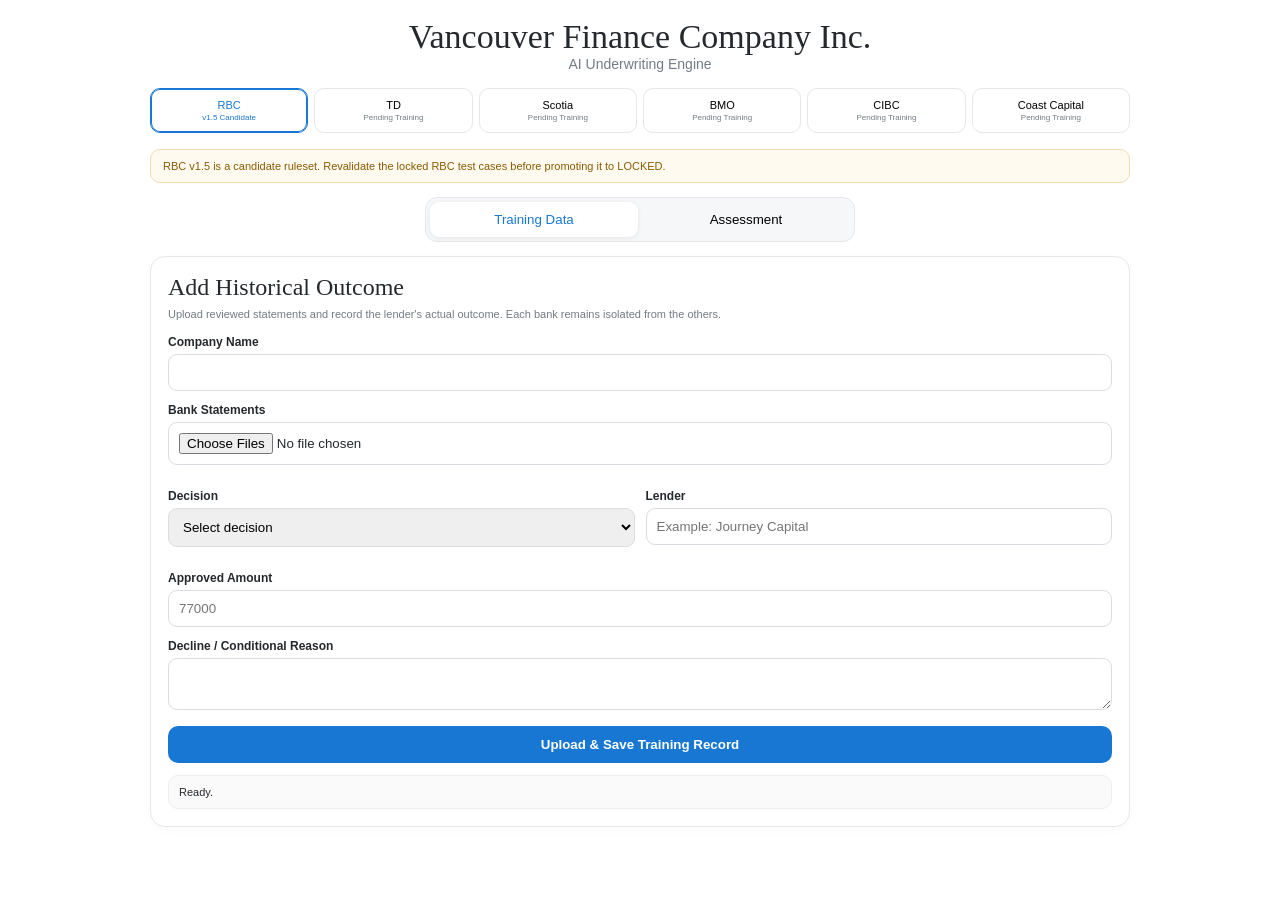
==== commit 12378307: "Show RBC v1.5 candidate status and debt justification" ====
--- a/apps-script/Index.html
+++ b/apps-script/Index.html
@@ -26,14 +26,14 @@
   <div class="header"><h1>Vancouver Finance Company Inc.</h1><div class="subtitle">AI Underwriting Engine</div></div>
 
   <div class="bankbar">
-    <button class="bank active" data-bank="RBC" onclick="selectBank('RBC')">RBC<small>Trained / Locked</small></button>
+    <button class="bank active" data-bank="RBC" onclick="selectBank('RBC')">RBC<small>v1.5 Candidate</small></button>
     <button class="bank" data-bank="TD" onclick="selectBank('TD')">TD<small>Pending Training</small></button>
     <button class="bank" data-bank="SCOTIA" onclick="selectBank('SCOTIA')">Scotia<small>Pending Training</small></button>
     <button class="bank" data-bank="BMO" onclick="selectBank('BMO')">BMO<small>Pending Training</small></button>
     <button class="bank" data-bank="CIBC" onclick="selectBank('CIBC')">CIBC<small>Pending Training</small></button>
     <button class="bank" data-bank="COAST_CAPITAL" onclick="selectBank('COAST_CAPITAL')">Coast Capital<small>Pending Training</small></button>
   </div>
-  <div id="bankNote" class="bank-note">RBC v1.0 is trained and locked. Re-running the same frozen statements uses the same banking facts.</div>
+  <div id="bankNote" class="bank-note pending">RBC v1.5 is a candidate ruleset. Revalidate the locked RBC test cases before promoting it to LOCKED.</div>
 
   <div class="tabs"><button id="trainingTab" class="tab active" onclick="showTab('training')">Training Data</button><button id="assessmentTab" class="tab" onclick="showTab('assessment')">Assessment</button></div>
 
@@ -51,7 +51,7 @@
 
   <section id="assessmentPanel" class="panel">
     <div class="card">
-      <h2>Calculate Maximum Recommended Loan</h2><div class="intro">RBC uses the locked trained profile. Pending banks use conservative logic until their own bank file is trained.</div>
+      <h2>Calculate Maximum Recommended Loan</h2><div class="intro">RBC v1.5 is in candidate revalidation. Pending banks use conservative logic until their own bank file is trained.</div>
       <div class="field"><label>Company Name</label><input id="assessCompanyName"></div><div class="field"><label>Bank Statements</label><input id="assessFiles" type="file" accept="application/pdf" multiple></div>
       <button id="assessButton" class="button primary" onclick="submitAssessment()">Upload & Calculate Maximum Loan</button><div id="assessStatus" class="status">Ready.</div>
     </div>
@@ -61,7 +61,7 @@
 <script>
 let selectedBank='RBC';
 const BANK_LABELS={RBC:'RBC',TD:'TD',SCOTIA:'Scotia',BMO:'BMO',CIBC:'CIBC',COAST_CAPITAL:'Coast Capital'};
-function selectBank(bank){selectedBank=bank;document.querySelectorAll('.bank').forEach(function(b){b.classList.toggle('active',b.dataset.bank===bank);});const note=id('bankNote');if(bank==='RBC'){note.className='bank-note';note.innerText='RBC v1.0 is trained and locked. Re-running the same frozen statements uses the same banking facts.';}else{note.className='bank-note pending';note.innerText=BANK_LABELS[bank]+' is pending training. Its rules are isolated and do not change RBC.';}}
+function selectBank(bank){selectedBank=bank;document.querySelectorAll('.bank').forEach(function(b){b.classList.toggle('active',b.dataset.bank===bank);});const note=id('bankNote');if(bank==='RBC'){note.className='bank-note pending';note.innerText='RBC v1.5 is a candidate ruleset. Revalidate the locked RBC test cases before promoting it to LOCKED.';}else{note.className='bank-note pending';note.innerText=BANK_LABELS[bank]+' is pending training. Its rules are isolated and do not change RBC.';}}
 function showTab(name){const training=name==='training';id('trainingPanel').classList.toggle('active',training);id('assessmentPanel').classList.toggle('active',!training);id('trainingTab').classList.toggle('active',training);id('assessmentTab').classList.toggle('active',!training);}
 function toggleTrainingFields(){const d=value('trainDecision');id('trainApprovedBox').style.display=d==='Declined'?'none':'block';id('trainReasonBox').style.display=d==='Approved'?'none':'block';}toggleTrainingFields();
 function callServer(name,args){return new Promise(function(resolve,reject){const r=google.script.run.withSuccessHandler(resolve).withFailureHandler(function(e){reject(new Error(errorMessage(e)));});r[name].apply(r,args||[]);});}
@@ -69,7 +69,7 @@
 async function submitAssessment(){const company=value('assessCompanyName'),filesInput=id('assessFiles');if(!company||!filesInput.files.length){alert('Please enter the company and upload statements.');return;}const button=id('assessButton');id('assessmentSection').style.display='none';id('openAIBox').innerHTML='';id('bankingInputBox').innerHTML='';setBusy(button,'assessStatus','Reading '+BANK_LABELS[selectedBank]+' statements...');try{const files=await prepareFiles(filesInput.files),upload=await callServer('uploadStatementBatchByBank',[selectedBank,company,files]),period=(upload&&upload.detectedPeriod)||'';setStatus('assessStatus','Validating frozen banking facts and recurring obligations...');const result=await callServer('generateInstitutionalAssessmentSafe',[{companyName:company,period:period}]);if(!result||typeof result!=='object')throw new Error('The underwriting engine returned no result.');renderAssessment(result);renderOpenAILoading();setStatus('assessStatus','Our Max is complete. Getting the separate OpenAI recommendation...');try{const ai=await callServer('generateOpenAIRecommendationSafe',[{companyName:company,period:period}]);renderOpenAIRecommendation(ai,result);setReady(button,'assessStatus','Assessment complete.');}catch(aiError){renderOpenAIError(aiError);setReady(button,'assessStatus','Our Max completed. OpenAI recommendation unavailable.');}}catch(e){id('assessmentSection').style.display='none';setError(button,'assessStatus',e);}}
 function renderAssessment(data){const a=data.institutionalAssessment||{},c=data.lendingCapacity||{},s=data.underwritingSummary||{},amount=firstValidNumber(a.maximumLoanAmount,c.recommendedAmount,s.recommended_amount);if(amount===null)throw new Error('No maximum-loan amount returned.');id('assessmentSection').style.display='block';id('maximumBox').innerHTML='<div class="hero"><div class="label">VFC Maximum Recommendation — Our Max</div><div class="amount">'+money(amount)+'</div><div class="note">'+escapeHtml(a.decision||s.summary||'Maximum recommended loan')+'</div></div><div class="dashboard">'+tile((a.businessHealthScore||0)+'/100','Business health')+tile(a.riskGrade||'—','Risk grade')+tile(money(a.averageMonthlyDeposits||0),'Average monthly deposits')+tile(a.amountConfidence||c.confidence||'—','Confidence')+'</div>';renderBankingInput(data);renderComparables(a.closestHistoricalApprovals||[]);renderRankings(data.lenderRankings||[]);id('disclaimer').innerText=data.disclaimer||'';id('assessmentSection').scrollIntoView({behavior:'smooth'});}
 function renderBankingInput(data){const a=data.institutionalAssessment||{},f=data.currentFeatures||{},d=f.debtProfile||{},ob=Array.isArray(d.activeDebtObligations)?d.activeDebtObligations:[],info=(Array.isArray(d.otherRecurringObligations)?d.otherRecurringObligations:[]).concat(Array.isArray(d.taxGovernmentPads)?d.taxGovernmentPads:[]),operating=firstValidNumber(a.estimatedOperatingMonthlyDeposits,f.estimatedOperatingMonthlyDeposits),debt=firstValidNumber(a.existingMonthlyDebtService,f.existingMonthlyDebtService)||0,credits=firstValidNumber(a.detectedFinancingCredits,f.detectedFinancingCredits)||0;let html='<div class="banking-panel"><div class="banking-title">Banking Input & Existing Debt Review</div><div class="note">Statement facts are frozen at upload. Recurring obligations are calculated deterministically from those same facts.</div><div class="dashboard">'+tile(money(a.averageMonthlyDeposits||0),'Gross monthly deposits')+tile(operating===null?'—':money(operating),'Est. operating deposits')+tile(money(debt),'Confirmed monthly debt')+tile(money(credits),'Financing credits detected')+'</div>';if(ob.length){html+='<div class="section-title">Active Financing Obligations</div>';ob.forEach(function(x){html+=obligationRow(x);});}else html+='<div class="note">No recurring financing obligation was confirmed.</div>';if(info.length){html+='<div class="section-title">Other Recurring Obligations — Informational Only</div>';info.forEach(function(x){html+=obligationRow(x);});}const warnings=(f.inputQualityAudit&&Array.isArray(f.inputQualityAudit.warnings))?f.inputQualityAudit.warnings:[];if(warnings.length){html+='<div class="section-title">Input Quality Notes</div>';warnings.forEach(function(w){html+='<div class="note">• '+escapeHtml(w)+'</div>';});}html+='</div>';id('bankingInputBox').innerHTML=html;}
-function obligationRow(x){return '<div class="obligation"><div class="obligation-head"><div class="obligation-name">'+escapeHtml(x.counterparty||x.description||'Detected obligation')+'</div><div class="obligation-amount">'+money(firstValidNumber(x.monthlyEquivalent)||0)+'/month</div></div><div class="note">'+escapeHtml(String(x.category||'').replace(/_/g,' '))+' • '+money(firstValidNumber(x.paymentAmount)||0)+' per payment • '+escapeHtml(x.frequency||'Observed')+' • Confidence: '+escapeHtml(x.confidence||'Low')+'</div></div>';}
+function obligationRow(x){const why=x.debtJustification?'<div class="note"><strong>Why debt:</strong> '+escapeHtml(x.debtJustification)+'</div>':'';return '<div class="obligation"><div class="obligation-head"><div class="obligation-name">'+escapeHtml(x.counterparty||x.description||'Detected obligation')+'</div><div class="obligation-amount">'+money(firstValidNumber(x.monthlyEquivalent)||0)+'/month</div></div><div class="note">'+escapeHtml(String(x.category||'').replace(/_/g,' '))+' • '+money(firstValidNumber(x.paymentAmount)||0)+' per payment • '+escapeHtml(x.frequency||'Observed')+' • Confidence: '+escapeHtml(x.confidence||'Low')+'</div>'+why+'</div>';}
 function renderOpenAILoading(){id('openAIBox').innerHTML='<div class="ai-panel"><div class="ai-title">OpenAI Recommendation</div><div class="note">Reading validated banking metrics and historical outcomes...</div></div>';}
 function renderOpenAIRecommendation(data,prod){const r=data.recommendation||{},amount=firstValidNumber(r.recommendedAmount);if(amount===null)throw new Error('OpenAI returned no recommended amount.');id('openAIBox').innerHTML='<div class="ai-panel"><div class="ai-title">OpenAI Recommendation — Separate Analysis</div><div class="ai-amount">'+money(amount)+'</div><div class="dashboard">'+tile(r.recommendedLender||'—','Suggested lender')+tile(String(r.approvalProbability||0)+'%','Approval probability')+tile(r.confidence||'Low','Confidence')+tile(data.openAIModel||data.modelVersion||'—','Model')+'</div><div class="reason">'+escapeHtml(r.reasoning||'')+'</div></div>';}
 function renderOpenAIError(e){id('openAIBox').innerHTML='<div class="ai-panel error"><div class="ai-title">OpenAI Recommendation Unavailable</div><div class="risk">'+escapeHtml(errorMessage(e))+'</div><div class="note">Our Max remains unchanged.</div></div>';}
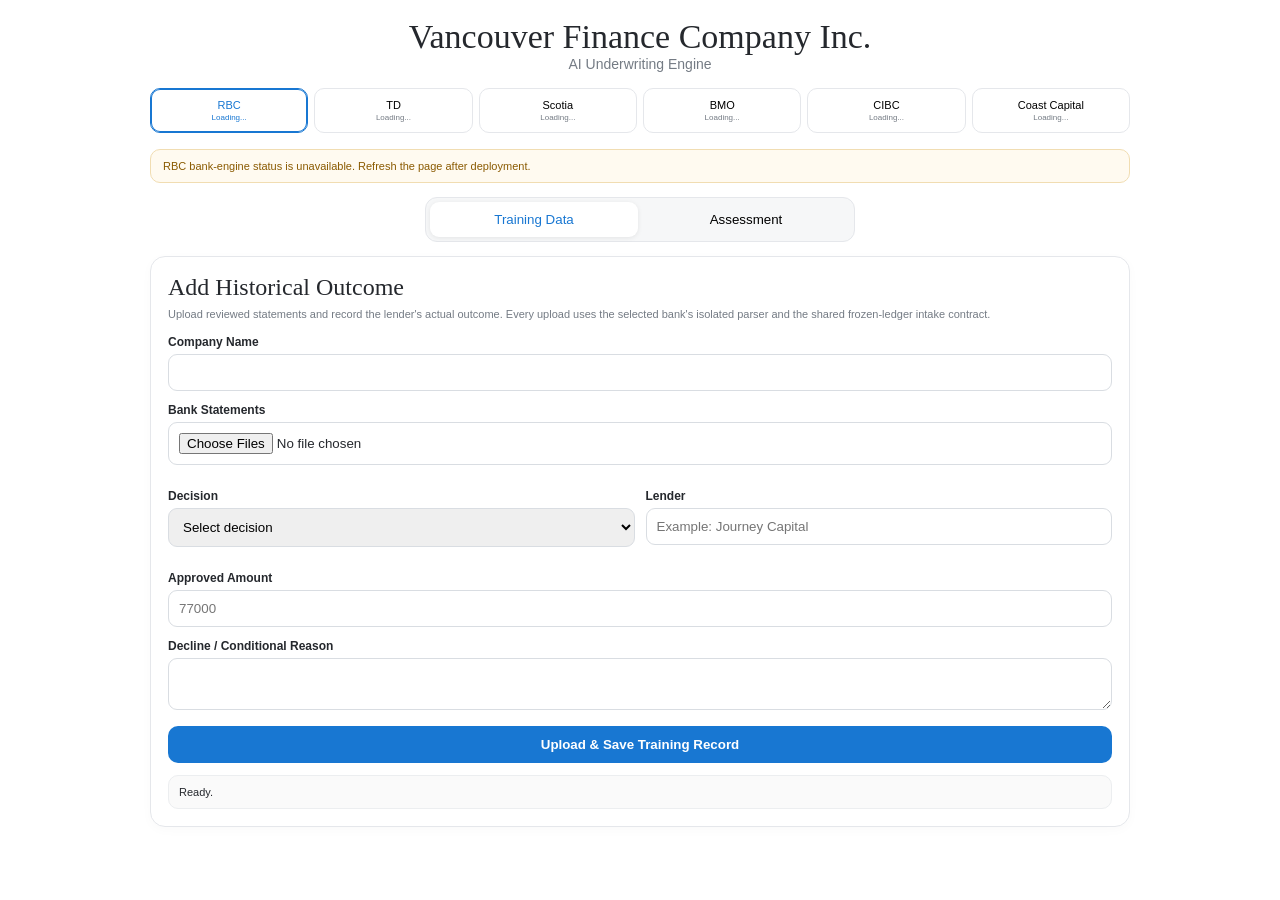
==== commit 23c25939: "Make bank UI metadata dynamic from BankRouter registry" ====
--- a/apps-script/Index.html
+++ b/apps-script/Index.html
@@ -26,20 +26,20 @@
   <div class="header"><h1>Vancouver Finance Company Inc.</h1><div class="subtitle">AI Underwriting Engine</div></div>
 
   <div class="bankbar">
-    <button class="bank active" data-bank="RBC" onclick="selectBank('RBC')">RBC<small>v1.5 Candidate</small></button>
-    <button class="bank" data-bank="TD" onclick="selectBank('TD')">TD<small>Pending Training</small></button>
-    <button class="bank" data-bank="SCOTIA" onclick="selectBank('SCOTIA')">Scotia<small>Pending Training</small></button>
-    <button class="bank" data-bank="BMO" onclick="selectBank('BMO')">BMO<small>Pending Training</small></button>
-    <button class="bank" data-bank="CIBC" onclick="selectBank('CIBC')">CIBC<small>Pending Training</small></button>
-    <button class="bank" data-bank="COAST_CAPITAL" onclick="selectBank('COAST_CAPITAL')">Coast Capital<small>Pending Training</small></button>
+    <button class="bank active" data-bank="RBC" onclick="selectBank('RBC')">RBC<small>Loading...</small></button>
+    <button class="bank" data-bank="TD" onclick="selectBank('TD')">TD<small>Loading...</small></button>
+    <button class="bank" data-bank="SCOTIA" onclick="selectBank('SCOTIA')">Scotia<small>Loading...</small></button>
+    <button class="bank" data-bank="BMO" onclick="selectBank('BMO')">BMO<small>Loading...</small></button>
+    <button class="bank" data-bank="CIBC" onclick="selectBank('CIBC')">CIBC<small>Loading...</small></button>
+    <button class="bank" data-bank="COAST_CAPITAL" onclick="selectBank('COAST_CAPITAL')">Coast Capital<small>Loading...</small></button>
   </div>
-  <div id="bankNote" class="bank-note pending">RBC v1.5 is a candidate ruleset. Revalidate the locked RBC test cases before promoting it to LOCKED.</div>
+  <div id="bankNote" class="bank-note pending">Loading bank engine status...</div>
 
   <div class="tabs"><button id="trainingTab" class="tab active" onclick="showTab('training')">Training Data</button><button id="assessmentTab" class="tab" onclick="showTab('assessment')">Assessment</button></div>
 
   <section id="trainingPanel" class="panel active">
     <div class="card">
-      <h2>Add Historical Outcome</h2><div class="intro">Upload reviewed statements and record the lender's actual outcome. Each bank remains isolated from the others.</div>
+      <h2>Add Historical Outcome</h2><div class="intro">Upload reviewed statements and record the lender's actual outcome. Every upload uses the selected bank's isolated parser and the shared frozen-ledger intake contract.</div>
       <div class="field"><label>Company Name</label><input id="trainCompanyName"></div>
       <div class="field"><label>Bank Statements</label><input id="trainFiles" type="file" accept="application/pdf" multiple></div>
       <div class="grid"><div class="field"><label>Decision</label><select id="trainDecision" onchange="toggleTrainingFields()"><option value="">Select decision</option><option>Approved</option><option>Conditional</option><option>Declined</option></select></div><div class="field"><label>Lender</label><input id="trainLenderName" placeholder="Example: Journey Capital"></div></div>
@@ -51,7 +51,7 @@
 
   <section id="assessmentPanel" class="panel">
     <div class="card">
-      <h2>Calculate Maximum Recommended Loan</h2><div class="intro">RBC v1.5 is in candidate revalidation. Pending banks use conservative logic until their own bank file is trained.</div>
+      <h2>Calculate Maximum Recommended Loan</h2><div class="intro">Bank statement facts are validated at intake, frozen once, and reused deterministically during underwriting. Candidate banks remain isolated until their live regression cases are promoted to locked.</div>
       <div class="field"><label>Company Name</label><input id="assessCompanyName"></div><div class="field"><label>Bank Statements</label><input id="assessFiles" type="file" accept="application/pdf" multiple></div>
       <button id="assessButton" class="button primary" onclick="submitAssessment()">Upload & Calculate Maximum Loan</button><div id="assessStatus" class="status">Ready.</div>
     </div>
@@ -59,13 +59,16 @@
   </section>
 </div>
 <script>
-let selectedBank='RBC';
+let selectedBank='RBC',bankMeta={};
 const BANK_LABELS={RBC:'RBC',TD:'TD',SCOTIA:'Scotia',BMO:'BMO',CIBC:'CIBC',COAST_CAPITAL:'Coast Capital'};
-function selectBank(bank){selectedBank=bank;document.querySelectorAll('.bank').forEach(function(b){b.classList.toggle('active',b.dataset.bank===bank);});const note=id('bankNote');if(bank==='RBC'){note.className='bank-note pending';note.innerText='RBC v1.5 is a candidate ruleset. Revalidate the locked RBC test cases before promoting it to LOCKED.';}else{note.className='bank-note pending';note.innerText=BANK_LABELS[bank]+' is pending training. Its rules are isolated and do not change RBC.';}}
+function bankMetaText(meta){if(!meta)return'Unavailable';const version=String(meta.rulesVersion||'UNTRAINED').replace(/-CANDIDATE$/,' Candidate').replace(/-LOCKED$/,' Locked');return version;}
+function renderBankMeta(rows){bankMeta={};(Array.isArray(rows)?rows:[]).forEach(function(meta){bankMeta[meta.id]=meta;const button=document.querySelector('.bank[data-bank="'+meta.id+'"]');if(button){const small=button.querySelector('small');if(small)small.innerText=bankMetaText(meta);}});selectBank(selectedBank);}
+function loadBankMeta(){callServer('getBankParserTabs',[]).then(renderBankMeta).catch(function(){selectBank(selectedBank);});}
+function selectBank(bank){selectedBank=bank;document.querySelectorAll('.bank').forEach(function(b){b.classList.toggle('active',b.dataset.bank===bank);});const note=id('bankNote'),meta=bankMeta[bank],label=BANK_LABELS[bank]||bank;if(!meta){note.className='bank-note pending';note.innerText=label+' bank-engine status is unavailable. Refresh the page after deployment.';return;}const status=String(meta.status||'').toUpperCase(),version=meta.rulesVersion||'UNTRAINED';note.className=status==='LOCKED'?'bank-note':'bank-note pending';if(status==='LOCKED')note.innerText=label+' '+version+' is locked on '+(meta.intakeContract||'the current frozen-ledger contract')+'.';else if(status==='CANDIDATE')note.innerText=label+' '+version+' is a candidate ruleset on '+(meta.intakeContract||'the current frozen-ledger contract')+'. Run live regression cases before promoting it to LOCKED.';else note.innerText=label+' is '+String(meta.status||'pending training').replace(/_/g,' ').toLowerCase()+'. Its rules remain isolated from trained banks.';}
 function showTab(name){const training=name==='training';id('trainingPanel').classList.toggle('active',training);id('assessmentPanel').classList.toggle('active',!training);id('trainingTab').classList.toggle('active',training);id('assessmentTab').classList.toggle('active',!training);}
 function toggleTrainingFields(){const d=value('trainDecision');id('trainApprovedBox').style.display=d==='Declined'?'none':'block';id('trainReasonBox').style.display=d==='Approved'?'none':'block';}toggleTrainingFields();
 function callServer(name,args){return new Promise(function(resolve,reject){const r=google.script.run.withSuccessHandler(resolve).withFailureHandler(function(e){reject(new Error(errorMessage(e)));});r[name].apply(r,args||[]);});}
-async function submitTraining(){const company=value('trainCompanyName'),filesInput=id('trainFiles'),decision=value('trainDecision'),lender=value('trainLenderName'),approved=decision==='Declined'?'':value('trainApprovedAmount'),reason=decision==='Approved'?'':value('trainDeclineReason');if(!company||!filesInput.files.length||!decision||!lender){alert('Please complete company, statements, decision, and lender.');return;}if((decision==='Approved'||decision==='Conditional')&&!approved){alert('Please enter the approved amount.');return;}const button=id('trainButton');setBusy(button,'trainStatus','Reading '+BANK_LABELS[selectedBank]+' statements...');try{const files=await prepareFiles(filesInput.files);const upload=await callServer('uploadStatementBatchByBank',[selectedBank,company,files]);const result=await callServer('saveLenderDecision',[{companyName:company,period:(upload&&upload.detectedPeriod)||'',lenderName:lender,decision:decision,approvedAmount:approved,declineReason:reason,notes:'Actual historical outcome. Bank profile: '+selectedBank}]);setReady(button,'trainStatus',(result&&result.message)||'Training record saved.');}catch(e){setError(button,'trainStatus',e);}}
+async function submitTraining(){const company=value('trainCompanyName'),filesInput=id('trainFiles'),decision=value('trainDecision'),lender=value('trainLenderName'),approved=decision==='Declined'?'':value('trainApprovedAmount'),reason=decision==='Approved'?'':value('trainDeclineReason');if(!company||!filesInput.files.length||!decision||!lender){alert('Please complete company, statements, decision, and lender.');return;}if((decision==='Approved'||decision==='Conditional')&&!approved){alert('Please enter the approved amount.');return;}const button=id('trainButton');setBusy(button,'trainStatus','Reading '+BANK_LABELS[selectedBank]+' statements...');try{const files=await prepareFiles(filesInput.files);const upload=await callServer('uploadStatementBatchByBank',[selectedBank,company,files]);const result=await callServer('saveLenderDecision',[{companyName:company,period:(upload&&upload.detectedPeriod)||'',lenderName:lender,decision:decision,approvedAmount:approved,declineReason:reason,notes:'Actual historical outcome. Bank profile: '+selectedBank+' '+((bankMeta[selectedBank]&&bankMeta[selectedBank].rulesVersion)||'')}]);setReady(button,'trainStatus',(result&&result.message)||'Training record saved.');}catch(e){setError(button,'trainStatus',e);}}
 async function submitAssessment(){const company=value('assessCompanyName'),filesInput=id('assessFiles');if(!company||!filesInput.files.length){alert('Please enter the company and upload statements.');return;}const button=id('assessButton');id('assessmentSection').style.display='none';id('openAIBox').innerHTML='';id('bankingInputBox').innerHTML='';setBusy(button,'assessStatus','Reading '+BANK_LABELS[selectedBank]+' statements...');try{const files=await prepareFiles(filesInput.files),upload=await callServer('uploadStatementBatchByBank',[selectedBank,company,files]),period=(upload&&upload.detectedPeriod)||'';setStatus('assessStatus','Validating frozen banking facts and recurring obligations...');const result=await callServer('generateInstitutionalAssessmentSafe',[{companyName:company,period:period}]);if(!result||typeof result!=='object')throw new Error('The underwriting engine returned no result.');renderAssessment(result);renderOpenAILoading();setStatus('assessStatus','Our Max is complete. Getting the separate OpenAI recommendation...');try{const ai=await callServer('generateOpenAIRecommendationSafe',[{companyName:company,period:period}]);renderOpenAIRecommendation(ai,result);setReady(button,'assessStatus','Assessment complete.');}catch(aiError){renderOpenAIError(aiError);setReady(button,'assessStatus','Our Max completed. OpenAI recommendation unavailable.');}}catch(e){id('assessmentSection').style.display='none';setError(button,'assessStatus',e);}}
 function renderAssessment(data){const a=data.institutionalAssessment||{},c=data.lendingCapacity||{},s=data.underwritingSummary||{},amount=firstValidNumber(a.maximumLoanAmount,c.recommendedAmount,s.recommended_amount);if(amount===null)throw new Error('No maximum-loan amount returned.');id('assessmentSection').style.display='block';id('maximumBox').innerHTML='<div class="hero"><div class="label">VFC Maximum Recommendation — Our Max</div><div class="amount">'+money(amount)+'</div><div class="note">'+escapeHtml(a.decision||s.summary||'Maximum recommended loan')+'</div></div><div class="dashboard">'+tile((a.businessHealthScore||0)+'/100','Business health')+tile(a.riskGrade||'—','Risk grade')+tile(money(a.averageMonthlyDeposits||0),'Average monthly deposits')+tile(a.amountConfidence||c.confidence||'—','Confidence')+'</div>';renderBankingInput(data);renderComparables(a.closestHistoricalApprovals||[]);renderRankings(data.lenderRankings||[]);id('disclaimer').innerText=data.disclaimer||'';id('assessmentSection').scrollIntoView({behavior:'smooth'});}
 function renderBankingInput(data){const a=data.institutionalAssessment||{},f=data.currentFeatures||{},d=f.debtProfile||{},ob=Array.isArray(d.activeDebtObligations)?d.activeDebtObligations:[],info=(Array.isArray(d.otherRecurringObligations)?d.otherRecurringObligations:[]).concat(Array.isArray(d.taxGovernmentPads)?d.taxGovernmentPads:[]),operating=firstValidNumber(a.estimatedOperatingMonthlyDeposits,f.estimatedOperatingMonthlyDeposits),debt=firstValidNumber(a.existingMonthlyDebtService,f.existingMonthlyDebtService)||0,credits=firstValidNumber(a.detectedFinancingCredits,f.detectedFinancingCredits)||0;let html='<div class="banking-panel"><div class="banking-title">Banking Input & Existing Debt Review</div><div class="note">Statement facts are frozen at upload. Recurring obligations are calculated deterministically from those same facts.</div><div class="dashboard">'+tile(money(a.averageMonthlyDeposits||0),'Gross monthly deposits')+tile(operating===null?'—':money(operating),'Est. operating deposits')+tile(money(debt),'Confirmed monthly debt')+tile(money(credits),'Financing credits detected')+'</div>';if(ob.length){html+='<div class="section-title">Active Financing Obligations</div>';ob.forEach(function(x){html+=obligationRow(x);});}else html+='<div class="note">No recurring financing obligation was confirmed.</div>';if(info.length){html+='<div class="section-title">Other Recurring Obligations — Informational Only</div>';info.forEach(function(x){html+=obligationRow(x);});}const warnings=(f.inputQualityAudit&&Array.isArray(f.inputQualityAudit.warnings))?f.inputQualityAudit.warnings:[];if(warnings.length){html+='<div class="section-title">Input Quality Notes</div>';warnings.forEach(function(w){html+='<div class="note">• '+escapeHtml(w)+'</div>';});}html+='</div>';id('bankingInputBox').innerHTML=html;}
@@ -81,6 +84,7 @@
 function firstValidNumber(){for(let i=0;i<arguments.length;i++){const raw=arguments[i];if(raw===null||raw===undefined||raw==='')continue;const n=Number(String(raw).replace(/[^0-9.-]/g,''));if(Number.isFinite(n)&&n>=0)return n;}return null;}
 function money(v){const n=Number(String(v==null?0:v).replace(/[^0-9.-]/g,''));return Number.isFinite(n)?n.toLocaleString('en-CA',{style:'currency',currency:'CAD',maximumFractionDigits:0}):String(v);}
 function escapeHtml(v){return String(v==null?'':v).replace(/[&<>"']/g,function(c){return{'&':'&amp;','<':'&lt;','>':'&gt;','"':'&quot;',"'":'&#39;'}[c];});}
+loadBankMeta();
 </script>
 </body>
 </html>
